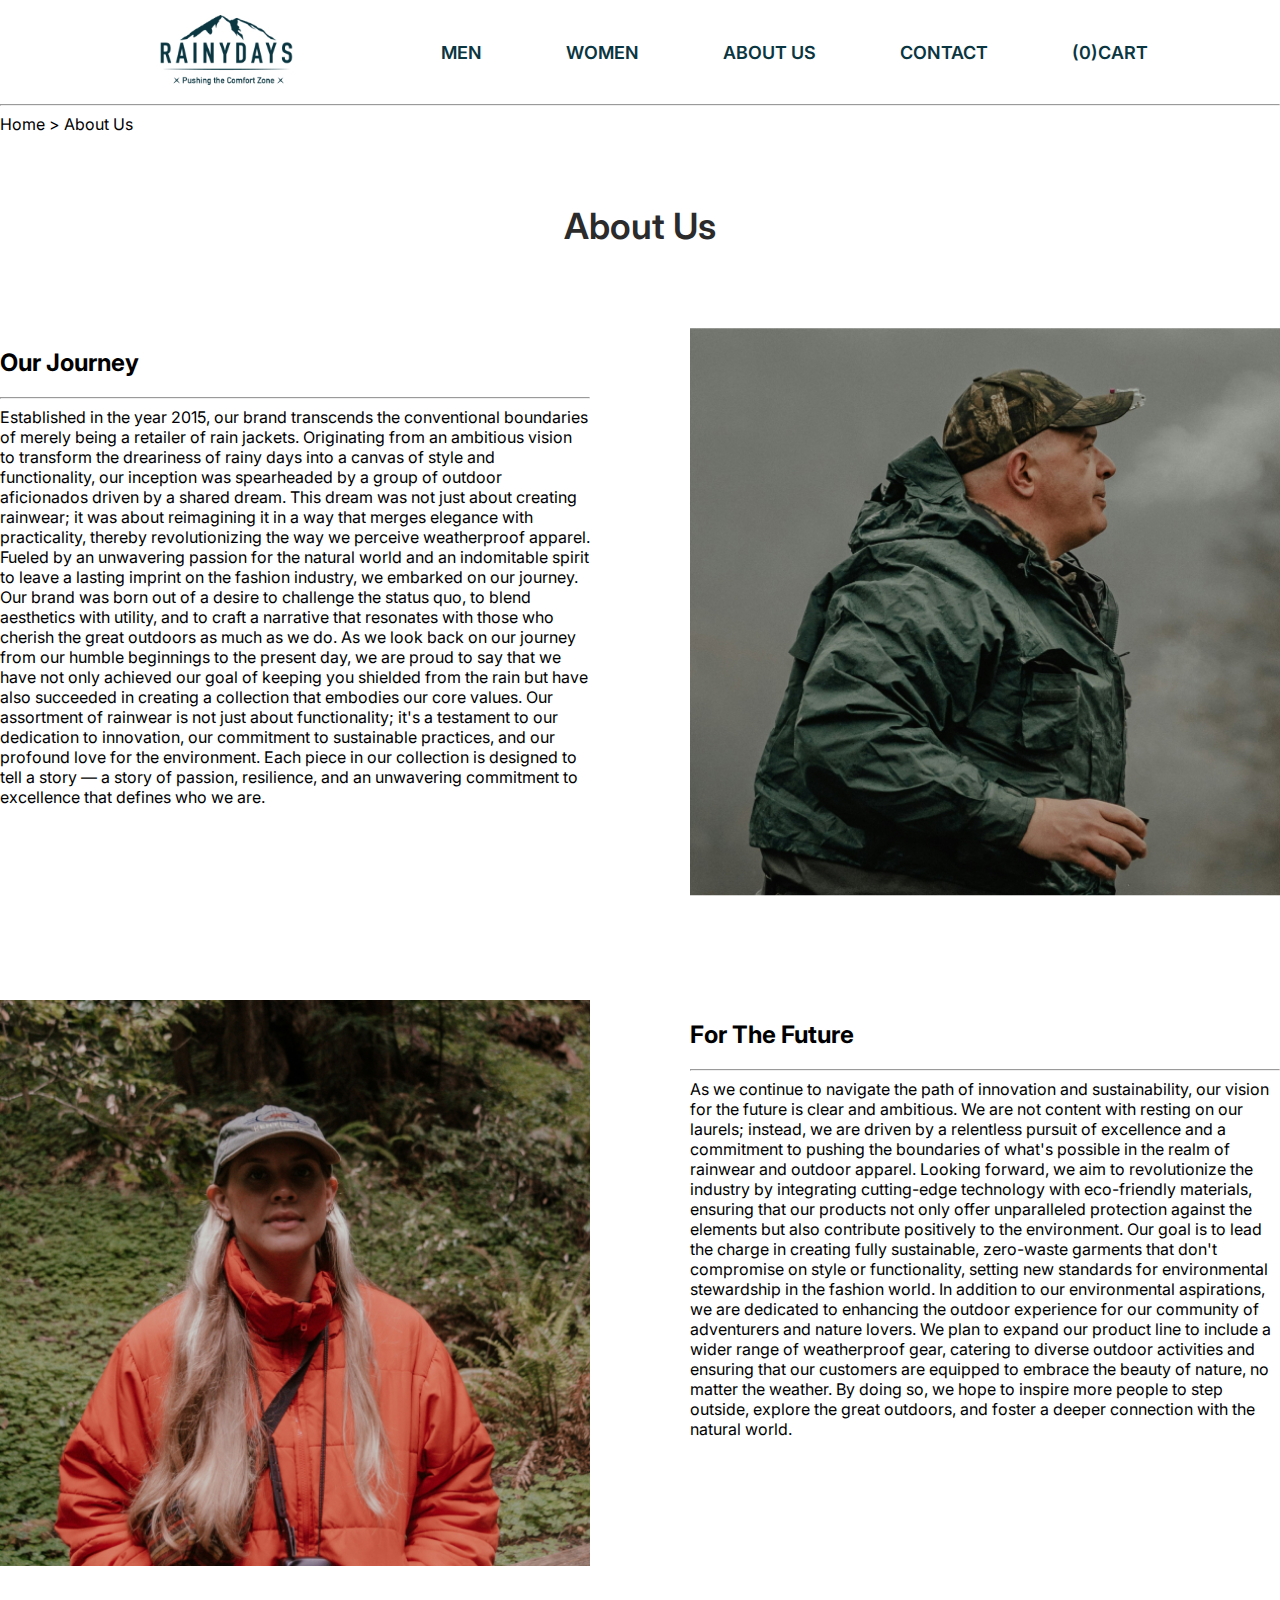
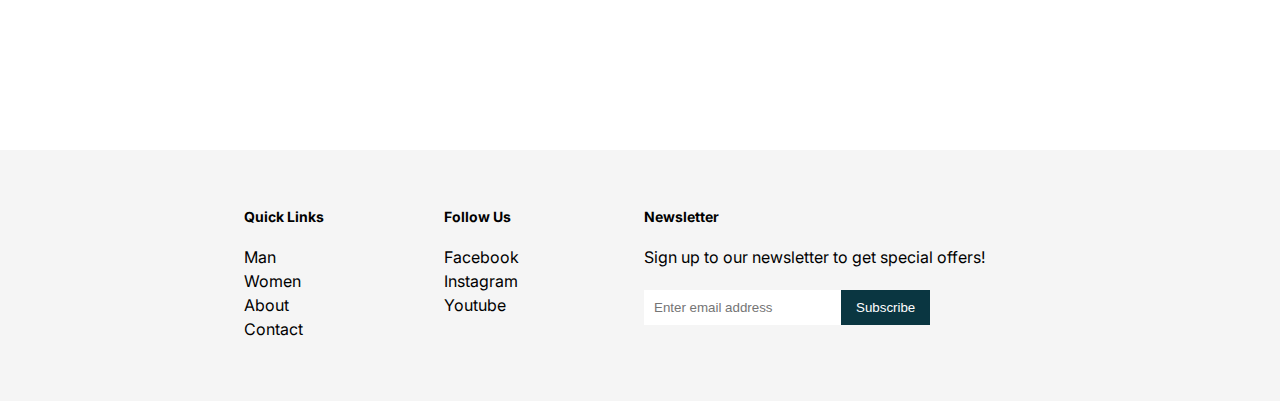
==== about.html @ c6871d84 "added pages" ====
<!DOCTYPE html>
<html lang="en">
  <head>
    <meta charset="UTF-8" />
    <meta name="viewport" content="widht=device-widht, initial-scale=1" />
    <meta name="description" content="The checkout page for Rainydays." />
    <link rel="icon" href="/images/favicon1.PNG" type="image/png" />
    <link href="src/css/styles.css" rel="stylesheet" />
    <link rel="preconnect" href="https://fonts.googleapis.com" />
    <link rel="preconnect" href="https://fonts.gstatic.com" crossorigin />
    <link
      href="https://fonts.googleapis.com/css2?family=Inter:wght@400;700&display=swap"
      rel="stylesheet"
    />

    <title>Rainydays | About Us</title>
  </head>
  <body>
    <header>
      <a class="header-logo" href="index.html" class="nav-logo"
        ><img
          height="70"
          width="189"
          src="images/footer-logo.jpg"
          alt="Rainydays logo"
      /></a>
      <nav>
        <ul>
          <li><a href="#">MEN</a></li>
          <li><a href="#">WOMEN</a></li>
          <li><a href="#">ABOUT US</a></li>
          <li><a href="checkout.html">CONTACT</a></li>
          <li><a href="#">(0)CART</a></li>
        </ul>
      </nav>
    </header>
    <main>
      <hr class="hr-header" />
      <p class="header-info">Home > About Us</p>
      <h1 class="about-heading">About Us</h1>
      <div class="about-content">
        <section class="about-text">
          <h2>Our Journey</h2>
          <hr />
          <article>
            Established in the year 2015, our brand transcends the conventional
            boundaries of merely being a retailer of rain jackets. Originating
            from an ambitious vision to transform the dreariness of rainy days
            into a canvas of style and functionality, our inception was
            spearheaded by a group of outdoor aficionados driven by a shared
            dream. This dream was not just about creating rainwear; it was about
            reimagining it in a way that merges elegance with practicality,
            thereby revolutionizing the way we perceive weatherproof apparel.
            Fueled by an unwavering passion for the natural world and an
            indomitable spirit to leave a lasting imprint on the fashion
            industry, we embarked on our journey. Our brand was born out of a
            desire to challenge the status quo, to blend aesthetics with
            utility, and to craft a narrative that resonates with those who
            cherish the great outdoors as much as we do. As we look back on our
            journey from our humble beginnings to the present day, we are proud
            to say that we have not only achieved our goal of keeping you
            shielded from the rain but have also succeeded in creating a
            collection that embodies our core values. Our assortment of rainwear
            is not just about functionality; it's a testament to our dedication
            to innovation, our commitment to sustainable practices, and our
            profound love for the environment. Each piece in our collection is
            designed to tell a story — a story of passion, resilience, and an
            unwavering commitment to excellence that defines who we are.
          </article>
        </section>
        <section class="about-image">
          <img
            src="images/aboutusman.jpg"
            alt="Picture of a man with caps and rainjacket."
          />
        </section>
        <section class="about-image2">
          <img
            src="images/aboutuswoman.jpg"
            alt="Picture of a woman with caps and rainjacket"
          />
        </section>
        <section class="about-text2">
          <h2>For The Future</h2>
          <hr />
          <article>
            As we continue to navigate the path of innovation and
            sustainability, our vision for the future is clear and ambitious. We
            are not content with resting on our laurels; instead, we are driven
            by a relentless pursuit of excellence and a commitment to pushing
            the boundaries of what's possible in the realm of rainwear and
            outdoor apparel. Looking forward, we aim to revolutionize the
            industry by integrating cutting-edge technology with eco-friendly
            materials, ensuring that our products not only offer unparalleled
            protection against the elements but also contribute positively to
            the environment. Our goal is to lead the charge in creating fully
            sustainable, zero-waste garments that don't compromise on style or
            functionality, setting new standards for environmental stewardship
            in the fashion world. In addition to our environmental aspirations,
            we are dedicated to enhancing the outdoor experience for our
            community of adventurers and nature lovers. We plan to expand our
            product line to include a wider range of weatherproof gear, catering
            to diverse outdoor activities and ensuring that our customers are
            equipped to embrace the beauty of nature, no matter the weather. By
            doing so, we hope to inspire more people to step outside, explore
            the great outdoors, and foster a deeper connection with the natural
            world.
          </article>
        </section>
      </div>
    </main>
    <footer class="ft-main">
      <div class="ft-main-item">
        <h2 class="ft-title">Quick Links</h2>
        <ul>
          <li><a href="#">Man</a></li>
          <li><a href="#">Women</a></li>
          <li><a href="#">About</a></li>
          <li><a href="#">Contact</a></li>
        </ul>
      </div>
      <div class="ft-main-item">
        <h2 class="ft-title">Follow Us</h2>
        <ul>
          <li><a href="#">Facebook</a></li>
          <li><a href="#">Instagram</a></li>
          <li><a href="#">Youtube</a></li>
        </ul>
      </div>
      <div class="ft-main-item">
        <h2 class="ft-title">Newsletter</h2>
        <p>Sign up to our newsletter to get special offers!</p>
        <form>
          <input type="email" name="email" placeholder="Enter email address" />
          <input type="submit" value="Subscribe" />
        </form>
      </div>
    </footer>
  </body>
</html>
---- src/css/styles.css ----
/* Use import to split up your CSS into manageable chunks */
@import url("./reset.css");
/* Files that are only needed to be imported are called partials */
/* These are marked with an underscore: */
@import url("./variables.css");
/* Feel free to add as many of these imports as you need */

/* Styles for every page */

body {
  font-family: "Inter", "Open Sans", sans-serif;
  background-color: #ffffff;
  min-height: 100vh;
  margin: 0;
  display: grid;
  grid-template-rows: auto 1fr auto;
  padding: 0;
}

header {
  display: flex;
  align-items: center;
  justify-content: space-between;
  padding: 0px;
  min-height: 80px;
  max-width: 1280px;
  margin: 0 auto;
}

@media (max-width: 430px) {
}

.header-logo {
  margin-right: 40px;
}

nav li {
  display: inline-block;
}

a {
  text-decoration: none;
}

header a {
  color: #0a3641;
  padding: 15px 40px;
  font-family: "Inter", "Open Sans", sans-serif;
  font-weight: 600;
  font-size: 18px;
}

footer {
  background-color: #f5f5f5;
  color: #000;
  line-height: 1.5;
}

footer a {
  text-decoration: none;
  color: #000;
}

a:hover {
  text-decoration: underline;
}

.ft-title {
  color: #000;
  font-family: "Inter", "Open Sans", sans-serif;
  font-size: 14px;
  padding-bottom: 0.1rem;
}

.ft-main {
  padding: 1.5rem 14rem;
  display: flex;
  flex-wrap: wrap;
}

.ft-main-item {
  max-width: 1280px;
  padding: 1.25rem;
  min-width: 200px;
}

@media (max-width: 430px) {
  .ft-main {
    display: flex;
    flex-direction: column;
    padding: 2.5rem;
  }
}

form {
  display: flex;
  flex-wrap: wrap;
}

input[type="email"] {
  border: 0;
  padding: 0.625rem;
  margin-top: 0.3125rem;
}

input[type="submit"] {
  background-color: #0a3641;
  color: #ffffff;
  cursor: pointer;
  border: 0;
  padding: 0.625rem 0.9375rem;
  margin-top: 0.3125rem;
}

/* HOME PAGE */

/* Hero */

.hero {
  display: block;
  background-color: #0a3641;
  background-image: url(/images/header.jpg);
  background-size: cover;
  background-repeat: no-repeat;
  padding-left: 0;
  padding-right: 0;
  background-position-x: right;
  background-position-y: bottom;
  min-height: 70vh;
  position: relative;
}

.hero-content {
  position: absolute;
  color: #ffffff;
  top: 300px;
  left: 40px;
}

.hero h1 {
  font-size: 40px;
  font-weight: 600;
  text-shadow: 0px 4px 4px rgba(0, 0, 0, 0.25);
  margin-left: 80px;
}

.hero article {
  font-size: 20px;
  font-weight: 500;
  -webkit-text-stroke-width: 1;
  -webkit-text-stroke-color: #0a3641;
  width: 40%;
  margin-left: 80px;
  padding-bottom: 30px;
}

.explore-button {
  width: 280px;
  height: 49px;
  font-family: "Inter", "Open Sans", sans-serif;
  font-size: 24px;
  font-weight: 600;
  background-color: #45b086;
  color: #ffffff;
  padding: 10px 40px;
  letter-spacing: -1.2px;
  border: 1px solid #000;
  border-radius: 36px;
  box-shadow: 0px 4px 4px 0px rgba(0, 0, 0, 0.25);
  outline: none;
  margin-left: 80px;
  cursor: pointer;
}

.explore-button:hover {
  background-color: #ffffff;
  color: #45b086;
}

/* Shop Cards */

.shop-container {
  display: grid;
  grid-template-columns: repeat(2, 1fr);
  max-width: 1280px;
  margin: 50px auto;
  place-items: center;
  gap: 30px;
}

.shop-container img {
  max-width: 100%;
  height: auto;
}

@media (max-width: 700px) {
  .shop-container {
    grid-template-columns: 1fr;
  }
}

/* Discount banner */

.discount-banner {
  background-color: rgba(217, 217, 217, 0.23);
}

.discount-value {
  font-size: 80px;
  padding-left: 10px;
  padding-right: 10px;
}

.discount-text {
  font-size: 28px;
  text-align: left;
}

.discount-information {
  display: flex;
  color: #0a3641;
  align-items: center;
  max-width: 1280px;
  margin: 50px auto;
  padding: 0 60px;
}

/* Featured products */ /*!Add buttons to carousel!*/

.featured h2 {
  margin-top: 100px;
  margin-bottom: 40px;
  margin-left: auto;
  margin-right: auto;
  max-width: 1440px;
  color: #0a3641;
  font-size: 36px;
  font-family: "Inter", "Open Sans", sans-serif;
  padding-left: 80px;
}

.carousel {
  display: grid;
  grid-template-columns: repeat(3, 1fr);
  max-width: 1280px;
  margin: auto;
  font-family: "Inter", "Open Sans", sans-serif;
}

.carousel h3 {
  color: #2b2b2b;
  font-weight: 700;
  font-size: 24px;
  margin: 10px 5px;
}

.carousel p {
  color: #2b2b2b;
  font-weight: 500;
  font-size: 24px;
  margin: 5px;
}

.carousel img {
  width: 100%;
}

.carousel-products {
  display: grid;
  justify-content: center;
}

.shop-button {
  width: 100px;
  padding: 8px 30px;
  font-size: 0.8em;
  color: #ffffff;
  background-color: #0a3641;
  border-radius: 10px;
  font-family: "Inter", "Open Sans", sans-serif;
  font-weight: 500;
}

/* Slogan */ /* !Move Minilogo to the left, not centered! */

.slogan {
  margin: 150px auto;
  display: flex;
  flex-direction: column;
  max-width: 955px;
  text-align: center;
}

.slogan strong {
  color: rgba(0, 0, 0, 0.49);
  font-size: 24px;
  text-shadow: 0px 4px 4px rgba(0, 0, 0, 0.25);
}

.slogan h3 {
  color: #0a3641;
  font-size: 40px;
  font-family: "Inter", "Open Sans", sans-serif;
  font-style: italic;
  letter-spacing: -2px;
  font-weight: normal;
  font-weight: 300;
}

/* Footer */ /*How do i center the items inside the footer?*/

ul {
  list-style: none;
  padding-left: 0;
}

/* CHECKOUT SUCCESS PAGE */

.order-confirmed {
  font-family: "Inter", "Open Sans", sans-serif;
  margin: 100px auto;
  display: flex;
  flex-direction: column;
  align-items: center;
  justify-content: center;
  text-align: center;
}

.order-confirmed img {
  max-width: 100%;
  height: auto;
}

.order-confirmed h1 {
  color: #0a3641;
  font-size: 36px;
  font-weight: 600;
}

.order-confirmed p {
  color: #000;
  font-size: 16px;
  font-weight: 400;
}

.order-confirmed article {
  color: #000;
  font-size: 16px;
  font-weight: 400;
  margin: 40px 0;
  max-width: 700px;
}

.order-confirmed button {
  color: #ffffff;
  font-size: 16px;
  font-weight: 700;
  background-color: #0a3641;
  border-radius: 38px;
  width: 390px;
  height: 50px;
}

@media (max-width: 430px) {
  .order-confirmed h1 {
    font-size: 20px;
    padding: 0;
  }
}

@media (max-width: 430px) {
  .order-confirmed article {
    font-size: 14px;
    padding: 0 30px;
  }
}

@media (max-width: 430px) {
  .order-confirmed button {
    font-size: 14px;
  }
}

/* Man/Women Page */

.jackets {
  max-width: 1280px;
  margin: auto;
  font-family: "Inter", "Open Sans", sans-serif;
}

.jackets h1 {
  font-size: 36px;
  font-weight: 600;
  letter-spacing: -1.8px;
  color: rgba(0, 0, 0, 0.87);
  text-align: center;
}

.jackets h2 {
  font-size: 20px;
  font-weight: 700;
  letter-spacing: -1px;
  color: rgba(0, 0, 0, 0.788);
  margin: 10px auto;
}

.jackets p {
  font-weight: 500;
  margin-top: 5px;
}

.product-list {
  display: grid;
  grid-template-columns: repeat(3, 1fr);
  grid-gap: 20px;
  margin-bottom: 100px;
}

.products img {
  width: 100%;
}

.products {
  margin: 50px 0;
}

/*  Product Specific Page */

.header-info {
  max-width: 1280px;
  margin: 8px auto;
  padding-bottom: 40px;
}

.hr-header {
  width: 1280px;
  height: 0px;
  margin: 0 auto;
  background-color: #0a3641;
}

.hr-product {
  width: 625px;
  height: 0px;
  margin: 0px auto;
  background-color: #0a3641;
}

.product-specific {
  display: flex;
  max-width: 1280px;
  margin: 80px auto;
  padding-bottom: 100px;
  font-family: "Inter", "Open Sans", sans-serif;
}

.product-specific h1 {
  font-size: 36px;
  letter-spacing: -1.8px;
  font-weight: 600;
  margin: 5px 0;
}

.product-specific p {
  font-size: 24px;
  letter-spacing: -1.2px;
  margin: 5px 0;
}

.product-specific article {
  font-size: 16px;
  letter-spacing: -0.8px;
  padding: 50px 0px;
}

.product-specific__content {
  padding: 0px 80px;
  display: flex;
  flex-direction: column;
}

strong {
  margin: 2px 0;
}

.in-stock {
  color: #005924;
}

.product-specific__buttons {
  padding: 0;
  display: flex;
  flex-direction: column;
  margin: 40px 0;
}

.button-select {
  width: 235px;
  height: 48px;
  border-radius: 25px;
  border: 1 px solid #000;
  background-color: #ffffff;
  color: #000;
  font-weight: 700;
  font-size: 18px;
  font-family: "Inter", "Open Sans", sans-serif;
  margin: 5px 0;
}

.button-add {
  width: 235px;
  height: 48px;
  border-radius: 25px;
  background-color: #0a3641;
  color: #ffffff;
  font-weight: 700;
  font-size: 18px;
  font-family: "Inter", "Open Sans", sans-serif;
  margin: 5px 0;
}

/* About Us page*/

.about-content {
  max-width: 1280px;
  margin: 80px auto;
  padding-bottom: 100px;
  font-family: "Inter", "Open Sans", sans-serif;
  display: grid;
  grid-template-columns: repeat(2, 1fr);
  grid-gap: 100px;
}

.about-content img {
  width: 100%;
}

.about-heading {
  max-width: 1280px;
  margin: 30px auto;
  color: #2b2b2b;
  font-weight: 600;
  font-size: 36px;
  text-align: center;
}

/* Checkout page*/

.checkout-page {
  max-width: 1280px;
  margin: 30px auto;
}

.order-review > * {
  display: grid;
}

.shipping-information {
  display: grid;
  grid-template-columns: 2, 1fr;
}
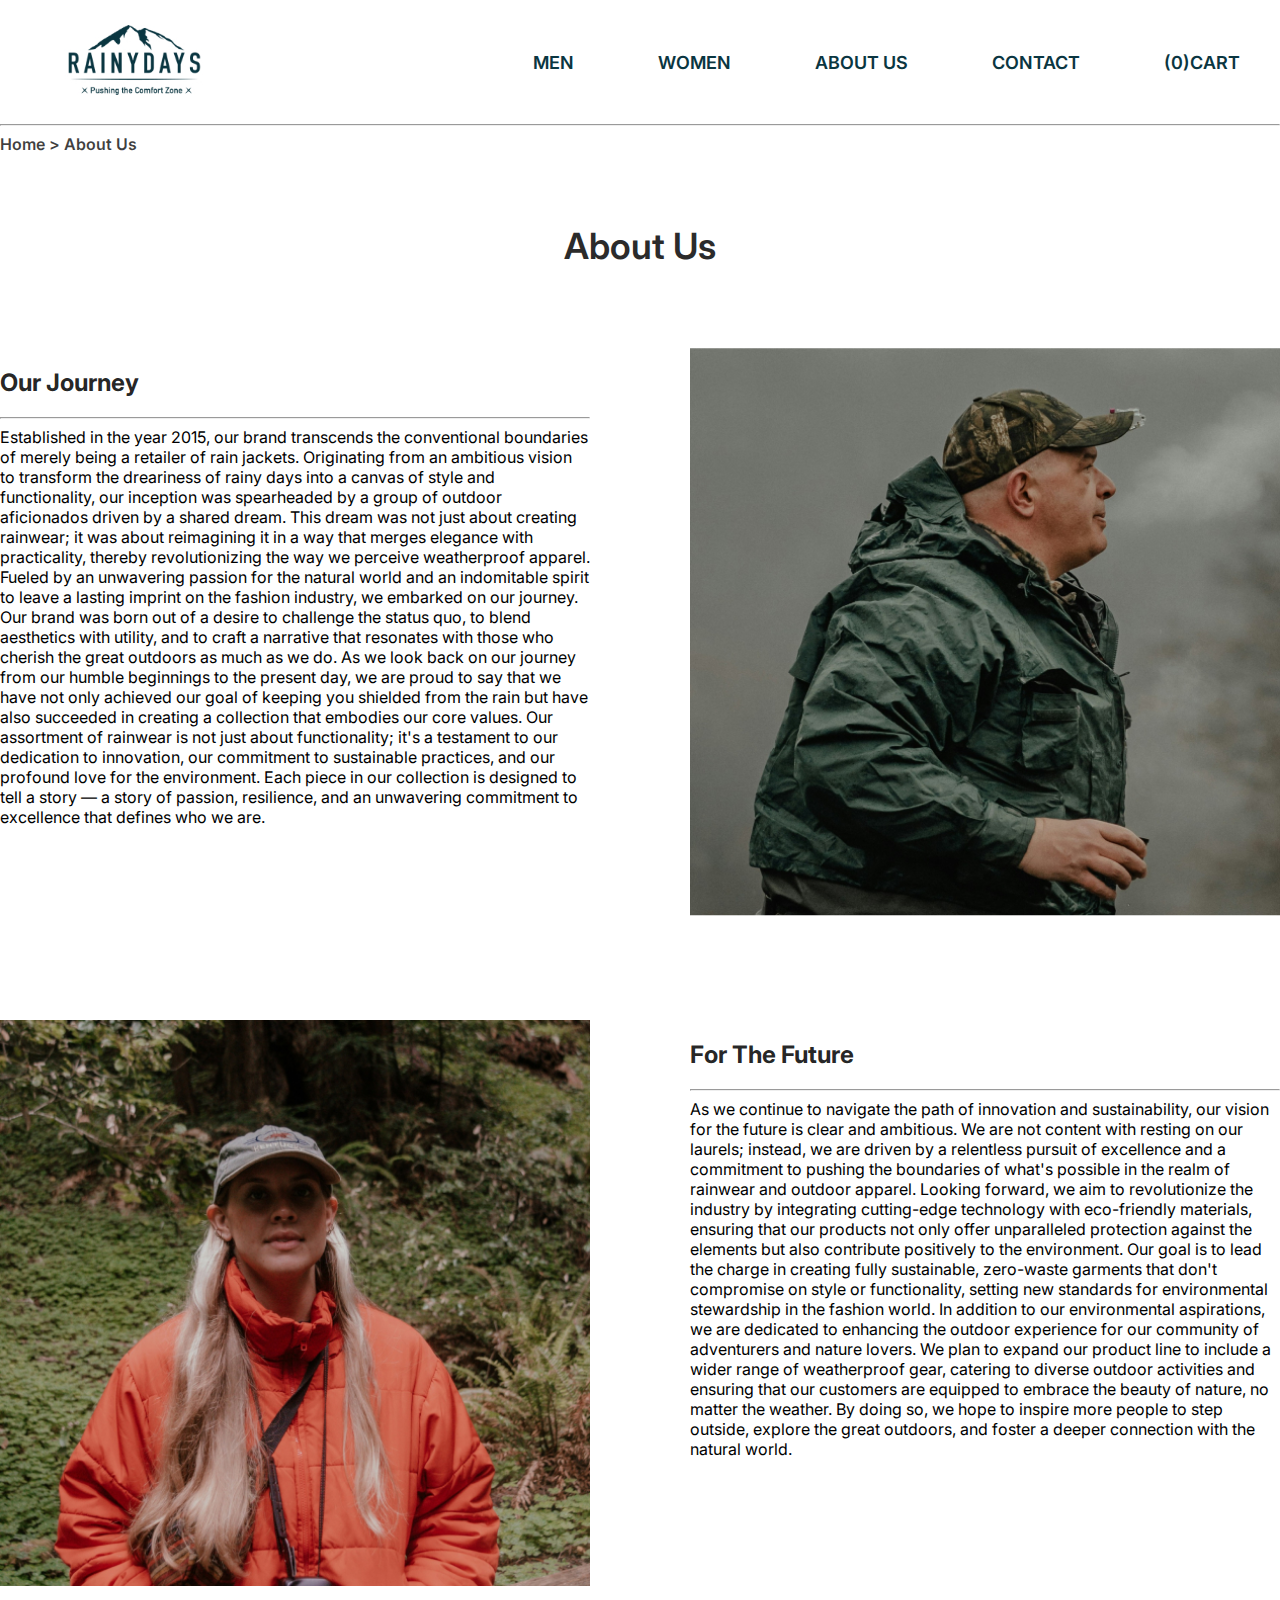
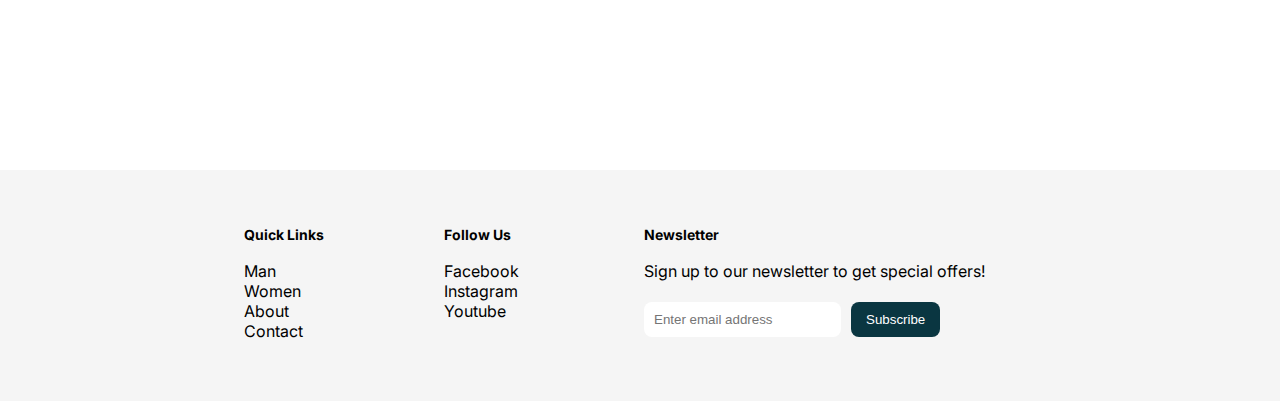
==== commit 55f65ac2: "head and links" ====
--- a/about.html
+++ b/about.html
@@ -3,7 +3,10 @@
   <head>
     <meta charset="UTF-8" />
     <meta name="viewport" content="widht=device-widht, initial-scale=1" />
-    <meta name="description" content="The checkout page for Rainydays." />
+    <meta
+      name="Founded in 2015, our brand redefines rainwear by combining elegance with practicality, creating stylish, functional outdoor apparel for those who see rainy days as an opportunity for adventure. Born from a passion for the great outdoors and a commitment to sustainable innovation, we offer a collection that transcends traditional weatherproof apparel, embodying our journey from ambition to achievement."
+      content="The checkout page for Rainydays."
+    />
     <link rel="icon" href="/images/favicon1.PNG" type="image/png" />
     <link href="src/css/styles.css" rel="stylesheet" />
     <link rel="preconnect" href="https://fonts.googleapis.com" />
@@ -26,10 +29,10 @@
       /></a>
       <nav>
         <ul>
-          <li><a href="#">MEN</a></li>
-          <li><a href="#">WOMEN</a></li>
-          <li><a href="#">ABOUT US</a></li>
-          <li><a href="checkout.html">CONTACT</a></li>
+          <li><a href="man.html">MEN</a></li>
+          <li><a href="man.html">WOMEN</a></li>
+          <li><a href="about.html">ABOUT US</a></li>
+          <li><a href="contact.html">CONTACT</a></li>
           <li><a href="#">(0)CART</a></li>
         </ul>
       </nav>
--- a/src/css/styles.css
+++ b/src/css/styles.css
@@ -12,8 +12,6 @@
   background-color: #ffffff;
   min-height: 100vh;
   margin: 0;
-  display: grid;
-  grid-template-rows: auto 1fr auto;
   padding: 0;
 }
 
@@ -24,7 +22,12 @@
   padding: 0px;
   min-height: 80px;
   max-width: 1280px;
-  margin: 0 auto;
+  margin: 10px auto;
+}
+
+header img {
+  height: 70px;
+  width: 189px;
 }
 
 @media (max-width: 430px) {
@@ -53,7 +56,6 @@
 footer {
   background-color: #f5f5f5;
   color: #000;
-  line-height: 1.5;
 }
 
 footer a {
@@ -170,6 +172,7 @@
   outline: none;
   margin-left: 80px;
   cursor: pointer;
+  transition: all 0.6s ease;
 }
 
 .explore-button:hover {
@@ -317,6 +320,8 @@
 /* CHECKOUT SUCCESS PAGE */
 
 .order-confirmed {
+  max-width: 1280px;
+  margin: 30px auto;
   font-family: "Inter", "Open Sans", sans-serif;
   margin: 100px auto;
   display: flex;
@@ -385,7 +390,7 @@
 
 .jackets {
   max-width: 1280px;
-  margin: auto;
+  margin: 30px auto;
   font-family: "Inter", "Open Sans", sans-serif;
 }
 
@@ -431,6 +436,8 @@
   max-width: 1280px;
   margin: 8px auto;
   padding-bottom: 40px;
+  font-weight: 600;
+  color: rgba(0, 0, 0, 0.75);
 }
 
 .hr-header {
@@ -450,9 +457,9 @@
 .product-specific {
   display: flex;
   max-width: 1280px;
-  margin: 80px auto;
   padding-bottom: 100px;
   font-family: "Inter", "Open Sans", sans-serif;
+  margin: 0px auto;
 }
 
 .product-specific h1 {
@@ -460,6 +467,7 @@
   letter-spacing: -1.8px;
   font-weight: 600;
   margin: 5px 0;
+  color: rgba(0, 0, 0, 0.87);
 }
 
 .product-specific p {
@@ -536,6 +544,10 @@
   width: 100%;
 }
 
+.about-content h2 {
+  color: rgba(0, 0, 0, 0.87);
+}
+
 .about-heading {
   max-width: 1280px;
   margin: 30px auto;
@@ -550,13 +562,237 @@
 .checkout-page {
   max-width: 1280px;
   margin: 30px auto;
-}
-
-.order-review > * {
-  display: grid;
-}
-
-.shipping-information {
-  display: grid;
-  grid-template-columns: 2, 1fr;
-}
+  font-family: "Inter", "Open Sans", sans-serif;
+}
+
+.checkout-page h1 {
+  text-align: center;
+  font-size: 36px;
+  font-weight: 600;
+  color: rgba(0, 0, 0, 0.87);
+}
+
+.checkout-page legend {
+  font-size: 24px;
+  font-weight: 700;
+  color: #000000dc;
+  padding: 16px 0;
+}
+
+input,
+select,
+textarea {
+  border: 1px solid #00000055;
+  border-radius: 8px;
+  height: 35px;
+  margin: 10px 10px 10px 0px;
+}
+
+.order-review {
+  width: 1280px;
+  margin: 30px auto;
+}
+
+.order-review__content {
+  display: grid;
+  grid-template-columns: repeat(4, 1fr);
+  text-align: center;
+  font-size: 16px;
+}
+
+.product-text {
+  text-align: left;
+  display: grid;
+  grid-template-columns: repeat(2, 1fr);
+}
+
+.product-text img {
+  padding-left: 100px;
+  margin: 0px 20px;
+  margin-bottom: 30px;
+}
+
+.jacket-info {
+  display: flex;
+  flex-direction: column;
+}
+
+.subtotal {
+  display: flex;
+  justify-content: end;
+  padding-right: 100px;
+  padding-top: 5px;
+}
+
+fieldset {
+  border-radius: 8px;
+}
+
+.payment-content {
+  display: flex;
+  flex-direction: column;
+  padding-top: 25px;
+  padding-bottom: 12px;
+  padding-left: 79px;
+  padding-right: 79px;
+}
+
+.order-content {
+  display: grid;
+  grid-template-columns: repeat(2, 1fr);
+  gap: 20px;
+  padding-top: 25px;
+  padding-bottom: 92px;
+  padding-left: 79px;
+  padding-right: 79px;
+}
+
+.shipping-content {
+  display: flex;
+  flex-direction: column;
+  padding-top: 25px;
+  padding-bottom: 50px;
+  padding-left: 79px;
+  padding-right: 79px;
+}
+
+.form-wrapper {
+  width: 1280px;
+  display: flex;
+  margin: 30px auto;
+  gap: 30px;
+}
+
+.form-wrapper > * {
+  flex: 1;
+  display: flex;
+  flex-direction: column;
+}
+
+.payment button {
+  margin-top: 20px;
+  margin-left: 390px;
+  background-color: #0a3641;
+  color: #ffffff;
+  font-size: 18px;
+  font-weight: 700;
+  text-align: center;
+  width: 235px;
+  height: 48px;
+  border-radius: 25px;
+}
+
+.card-fields {
+  display: flex;
+}
+
+/* Contact page */
+
+.contact-content {
+  max-width: 1280px;
+  margin: 30px auto;
+  font-family: "Inter", "Open Sans", sans-serif;
+  text-align: center;
+}
+
+.contact-page h1 {
+  font-size: 36px;
+  font-weight: 600;
+  letter-spacing: 0.72px;
+  color: rgba(0, 0, 0, 0.87);
+}
+
+.contact-page article {
+  font-size: 18px;
+  letter-spacing: 0.36px;
+  font-weight: 400;
+}
+
+.contact-page p {
+  font-size: 16px;
+  font-weight: 400;
+  letter-spacing: 0.32px;
+}
+
+.contact-page h3 {
+  font-weight: 600;
+}
+
+.contact-information__text {
+  margin: 30px 0;
+  font-size: 18px;
+}
+
+.contact-address a {
+  line-height: 46px;
+  color: #064e41dc;
+  font-weight: 700;
+}
+
+.contact-socials a {
+  line-height: 46px;
+  color: #064e41dc;
+  font-weight: 700;
+}
+
+.contact-top {
+  text-align: center;
+  margin: 70px 0;
+  border-radius: 0px;
+}
+
+.contact-bottom {
+  text-align: left;
+  margin-bottom: 150px;
+  border-radius: 0px;
+}
+
+.contact-information {
+  margin: 50px 0;
+}
+
+.contact-information > * {
+  margin: 30px 0;
+}
+
+.contact-form {
+  margin: 50px 125px;
+  display: grid;
+}
+
+.contact-form form {
+  max-width: 1000px;
+  margin: auto;
+}
+
+.contact-form > * {
+  margin: 10px 0;
+  font-size: 18px;
+}
+
+.contact-formwrapper {
+  display: flex;
+  width: 1000px;
+  gap: 120px;
+  margin-top: 20px;
+  font-size: 16px;
+}
+
+.contact-formwrapper > * {
+  flex: 1;
+  display: flex;
+  flex-direction: column;
+}
+
+.contact-formwrapper ::placeholder {
+  font-size: 16px;
+  padding-left: 8px;
+}
+.submit-button {
+  width: 235px;
+  height: 48px;
+  text-align: center;
+  border-radius: 25px;
+  font-size: 24px;
+  font-weight: 700;
+}
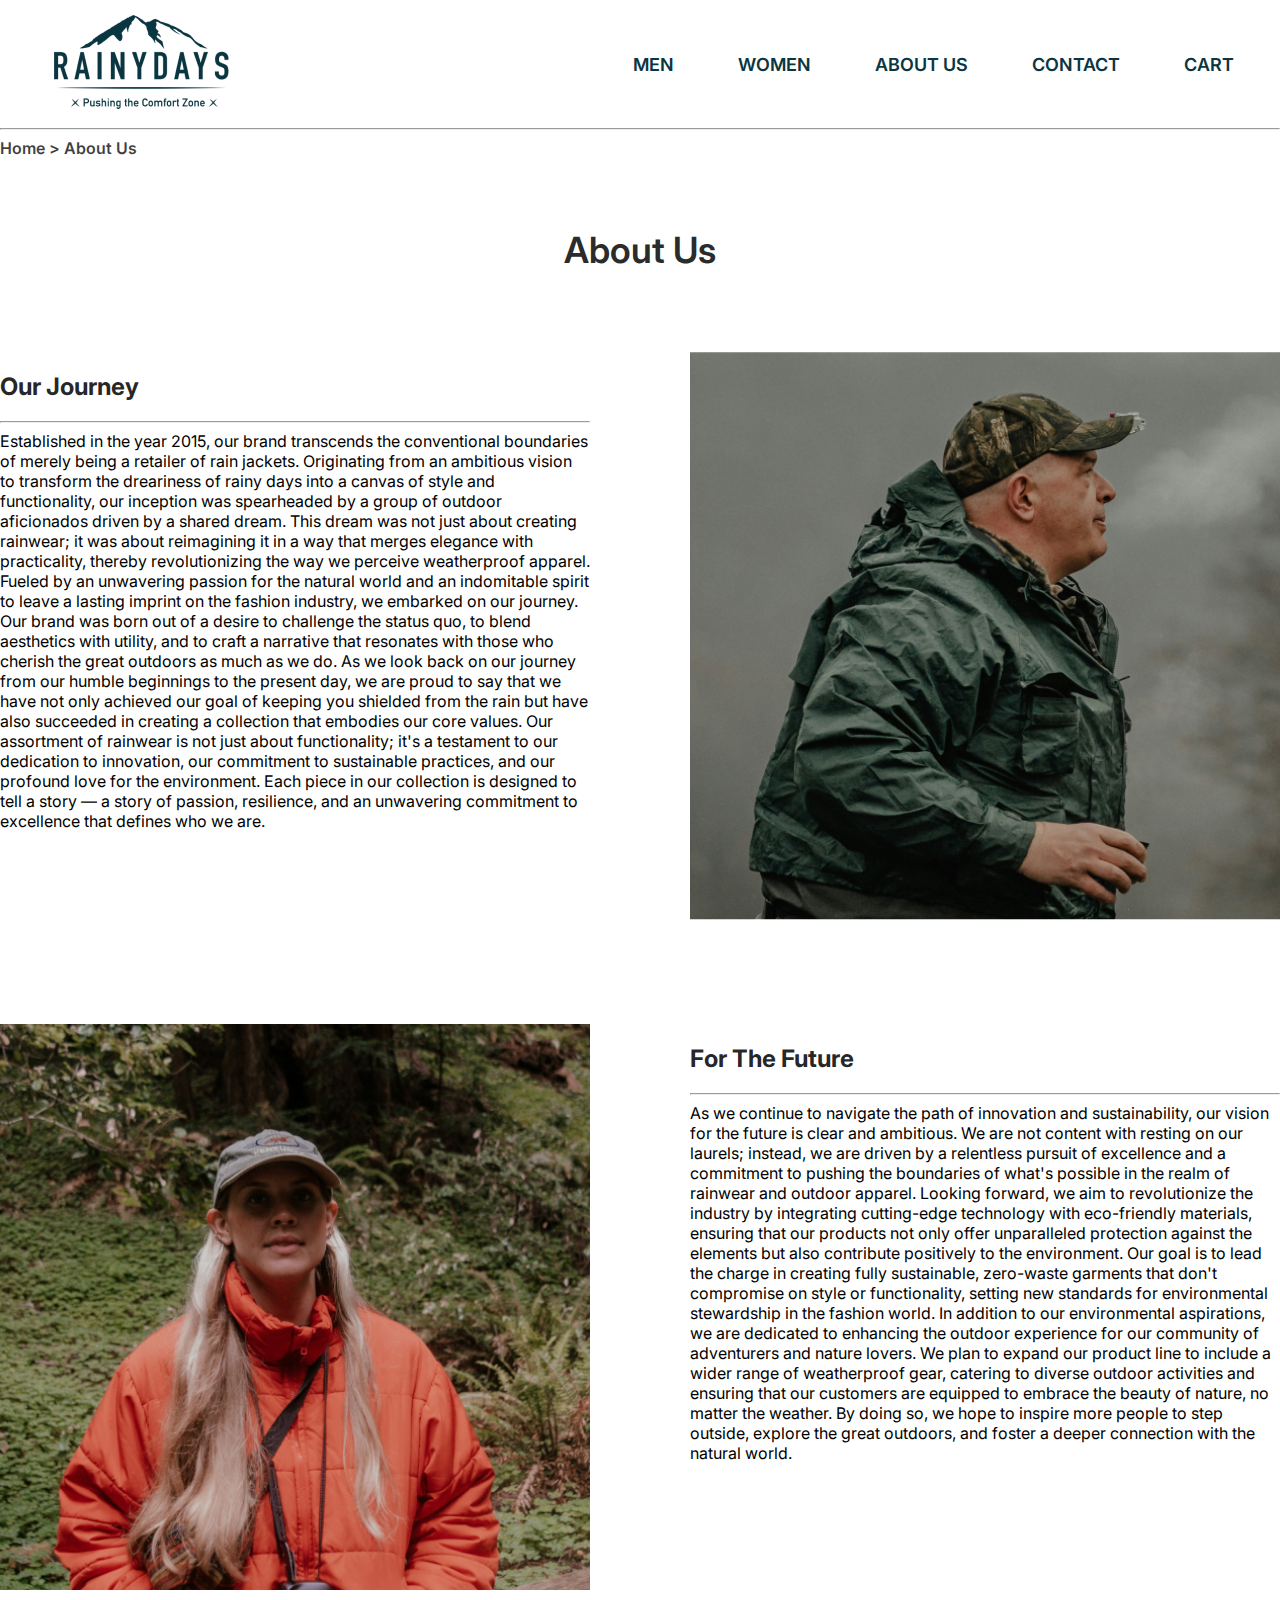
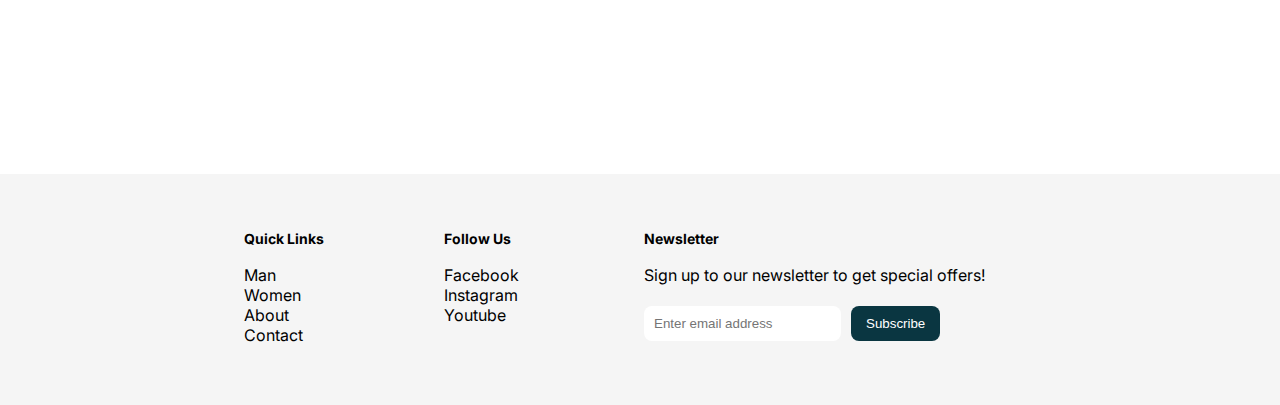
==== commit 76704f6d: "responsive navbar" ====
--- a/about.html
+++ b/about.html
@@ -20,22 +20,34 @@
   </head>
   <body>
     <header>
-      <a class="header-logo" href="index.html" class="nav-logo"
-        ><img
-          height="70"
-          width="189"
-          src="images/footer-logo.jpg"
-          alt="Rainydays logo"
-      /></a>
-      <nav>
-        <ul>
-          <li><a href="man.html">MEN</a></li>
-          <li><a href="man.html">WOMEN</a></li>
-          <li><a href="about.html">ABOUT US</a></li>
-          <li><a href="contact.html">CONTACT</a></li>
-          <li><a href="#">(0)CART</a></li>
-        </ul>
-      </nav>
+      <div class="header-container">
+        <div>
+          <a class="header-logo" href="index.html"
+            ><img src="images/footer-logo.jpg" alt="Rainydays logo"
+          /></a>
+          <div class="nav-search" id="navSearch">
+            <img
+              src="images/nav-search.svg"
+              alt="Icon image of a blue search tool."
+            />
+          </div>
+          <div class="nav-cart" id="navCart">
+            <img src="images/nav-cart.svg" alt="Icon image of a blue cart" />
+          </div>
+          <div class="nav-toggle" id="navToggle">
+            <img src="images/nav-toggle.svg" alt="Hamburger Menu" />
+          </div>
+        </div>
+        <nav>
+          <ul>
+            <li><a href="man.html">MEN</a></li>
+            <li><a href="man.html">WOMEN</a></li>
+            <li><a href="about.html">ABOUT US</a></li>
+            <li><a href="contact.html">CONTACT</a></li>
+            <li><a href="#">CART</a></li>
+          </ul>
+        </nav>
+      </div>
     </header>
     <main>
       <hr class="hr-header" />
@@ -74,13 +86,13 @@
         <section class="about-image">
           <img
             src="images/aboutusman.jpg"
-            alt="Picture of a man with caps and rainjacket."
+            alt="Picture of a man in the forest with a green rainjacket and a military caps on, watching the view with a cup in his hand."
           />
         </section>
         <section class="about-image2">
           <img
             src="images/aboutuswoman.jpg"
-            alt="Picture of a woman with caps and rainjacket"
+            alt="Picture of a woman with long, blonde hair in the woods with a beige caps and a red outdoor-jacket on, looking into the camera."
           />
         </section>
         <section class="about-text2">
@@ -139,5 +151,6 @@
         </form>
       </div>
     </footer>
+    <script src="src/css/main.js"></script>
   </body>
 </html>
--- a/src/css/styles.css
+++ b/src/css/styles.css
@@ -15,42 +15,102 @@
   padding: 0;
 }
 
-header {
+.header-container {
   display: flex;
   align-items: center;
   justify-content: space-between;
-  padding: 0px;
-  min-height: 80px;
-  max-width: 1280px;
-  margin: 10px auto;
-}
-
-header img {
-  height: 70px;
-  width: 189px;
-}
-
-@media (max-width: 430px) {
+  margin: 15px auto;
+  max-width: 1280px;
+  padding: 0 16px;
 }
 
 .header-logo {
-  margin-right: 40px;
-}
-
-nav li {
+  height: 75px;
+  width: 180px;
+}
+
+header li {
   display: inline-block;
-}
-
-a {
+  padding: 0 30px;
+}
+
+header li a {
   text-decoration: none;
-}
-
-header a {
   color: #0a3641;
-  padding: 15px 40px;
-  font-family: "Inter", "Open Sans", sans-serif;
   font-weight: 600;
   font-size: 18px;
+}
+
+.nav-toggle {
+  display: none;
+  position: absolute;
+  top: 1.8rem;
+  right: 3rem;
+}
+
+.nav-cart {
+  display: none;
+  position: absolute;
+  top: 2.25rem;
+  right: 5.2rem;
+}
+
+.nav-search {
+  display: none;
+  position: absolute;
+  top: 2.25rem;
+  right: 7.3rem;
+}
+
+.open {
+  height: 100vh;
+}
+
+@media (max-width: 1000px) {
+  .header-container {
+    flex-direction: column;
+    align-items: flex-start;
+  }
+
+  nav {
+    height: 0;
+    width: 100%;
+    overflow: hidden;
+  }
+
+  header li {
+    display: block;
+    text-align: center;
+    padding: 1.5rem 0;
+  }
+
+  header li a {
+    font-size: 20px;
+  }
+
+  .nav-toggle {
+    display: flex;
+    width: 40px;
+    height: 38px;
+  }
+
+  .nav-cart {
+    display: flex;
+    width: 31px;
+    height: 25px;
+  }
+
+  .nav-search {
+    display: flex;
+    width: 31px;
+    height: 27px;
+  }
+
+  .header-logo {
+    display: flex;
+    width: 82px;
+    height: 68px;
+  }
 }
 
 footer {
@@ -69,7 +129,6 @@
 
 .ft-title {
   color: #000;
-  font-family: "Inter", "Open Sans", sans-serif;
   font-size: 14px;
   padding-bottom: 0.1rem;
 }
@@ -159,13 +218,12 @@
 .explore-button {
   width: 280px;
   height: 49px;
-  font-family: "Inter", "Open Sans", sans-serif;
   font-size: 24px;
   font-weight: 600;
   background-color: #45b086;
   color: #ffffff;
   padding: 10px 40px;
-  letter-spacing: -1.2px;
+  letter-spacing: -0.5px;
   border: 1px solid #000;
   border-radius: 36px;
   box-shadow: 0px 4px 4px 0px rgba(0, 0, 0, 0.25);
@@ -180,6 +238,60 @@
   color: #45b086;
 }
 
+@media (max-width: 1000px) {
+  .hero-content {
+    display: flex;
+    flex-direction: column;
+  }
+  .hero h1 {
+    font-size: 35px;
+  }
+  .hero article {
+    font-size: 18px;
+  }
+  .explore-button {
+    width: 230px;
+    height: 45px;
+    font-size: 20px;
+  }
+}
+
+@media (max-width: 600px) {
+  .hero-content {
+    display: flex;
+    flex-direction: column;
+  }
+  .hero h1 {
+    font-size: 28px;
+  }
+  .hero article {
+    font-size: 18px;
+  }
+  .explore-button {
+    width: 230px;
+    height: 45px;
+    font-size: 20px;
+  }
+}
+
+@media (max-width: 600px) {
+  .hero-content {
+    display: flex;
+    flex-direction: column;
+  }
+  .hero h1 {
+    font-size: 28px;
+  }
+  .hero article {
+    font-size: 18px;
+  }
+  .explore-button {
+    width: 230px;
+    height: 45px;
+    font-size: 20px;
+  }
+}
+
 /* Shop Cards */
 
 .shop-container {
@@ -196,7 +308,13 @@
   height: auto;
 }
 
-@media (max-width: 700px) {
+@media (max-width: 1300px) {
+  .shop-container {
+    padding: 0 20px;
+  }
+}
+
+@media (max-width: 600px) {
   .shop-container {
     grid-template-columns: 1fr;
   }
@@ -226,6 +344,15 @@
   max-width: 1280px;
   margin: 50px auto;
   padding: 0 60px;
+}
+
+@media (max-width: 600px) {
+  .discount-value {
+    font-size: 60px;
+  }
+  .discount-text {
+    font-size: 18px;
+  }
 }
 
 /* Featured products */ /*!Add buttons to carousel!*/
@@ -238,7 +365,6 @@
   max-width: 1440px;
   color: #0a3641;
   font-size: 36px;
-  font-family: "Inter", "Open Sans", sans-serif;
   padding-left: 80px;
 }
 
@@ -247,7 +373,6 @@
   grid-template-columns: repeat(3, 1fr);
   max-width: 1280px;
   margin: auto;
-  font-family: "Inter", "Open Sans", sans-serif;
 }
 
 .carousel h3 {
@@ -280,8 +405,30 @@
   color: #ffffff;
   background-color: #0a3641;
   border-radius: 10px;
-  font-family: "Inter", "Open Sans", sans-serif;
   font-weight: 500;
+}
+
+@media (max-width: 1000px) {
+  .carousel {
+    grid-template-columns: repeat(2, 1fr);
+    gap: 0 10px;
+    padding: 0 20px;
+  }
+}
+
+@media (max-width: 600px) {
+  .carousel {
+    grid-template-columns: repeat(2, 1fr);
+  }
+  .featured h2 {
+    font-size: 28px;
+  }
+  .carousel h3 {
+    font-size: 16px;
+  }
+  .carousel p {
+    font-size: 16px;
+  }
 }
 
 /* Slogan */ /* !Move Minilogo to the left, not centered! */
@@ -303,7 +450,6 @@
 .slogan h3 {
   color: #0a3641;
   font-size: 40px;
-  font-family: "Inter", "Open Sans", sans-serif;
   font-style: italic;
   letter-spacing: -2px;
   font-weight: normal;
@@ -322,7 +468,6 @@
 .order-confirmed {
   max-width: 1280px;
   margin: 30px auto;
-  font-family: "Inter", "Open Sans", sans-serif;
   margin: 100px auto;
   display: flex;
   flex-direction: column;
@@ -391,7 +536,6 @@
 .jackets {
   max-width: 1280px;
   margin: 30px auto;
-  font-family: "Inter", "Open Sans", sans-serif;
 }
 
 .jackets h1 {
@@ -458,7 +602,6 @@
   display: flex;
   max-width: 1280px;
   padding-bottom: 100px;
-  font-family: "Inter", "Open Sans", sans-serif;
   margin: 0px auto;
 }
 
@@ -512,7 +655,6 @@
   color: #000;
   font-weight: 700;
   font-size: 18px;
-  font-family: "Inter", "Open Sans", sans-serif;
   margin: 5px 0;
 }
 
@@ -524,7 +666,6 @@
   color: #ffffff;
   font-weight: 700;
   font-size: 18px;
-  font-family: "Inter", "Open Sans", sans-serif;
   margin: 5px 0;
 }
 
@@ -534,7 +675,6 @@
   max-width: 1280px;
   margin: 80px auto;
   padding-bottom: 100px;
-  font-family: "Inter", "Open Sans", sans-serif;
   display: grid;
   grid-template-columns: repeat(2, 1fr);
   grid-gap: 100px;
@@ -562,7 +702,6 @@
 .checkout-page {
   max-width: 1280px;
   margin: 30px auto;
-  font-family: "Inter", "Open Sans", sans-serif;
 }
 
 .checkout-page h1 {
@@ -691,7 +830,6 @@
 .contact-content {
   max-width: 1280px;
   margin: 30px auto;
-  font-family: "Inter", "Open Sans", sans-serif;
   text-align: center;
 }
 
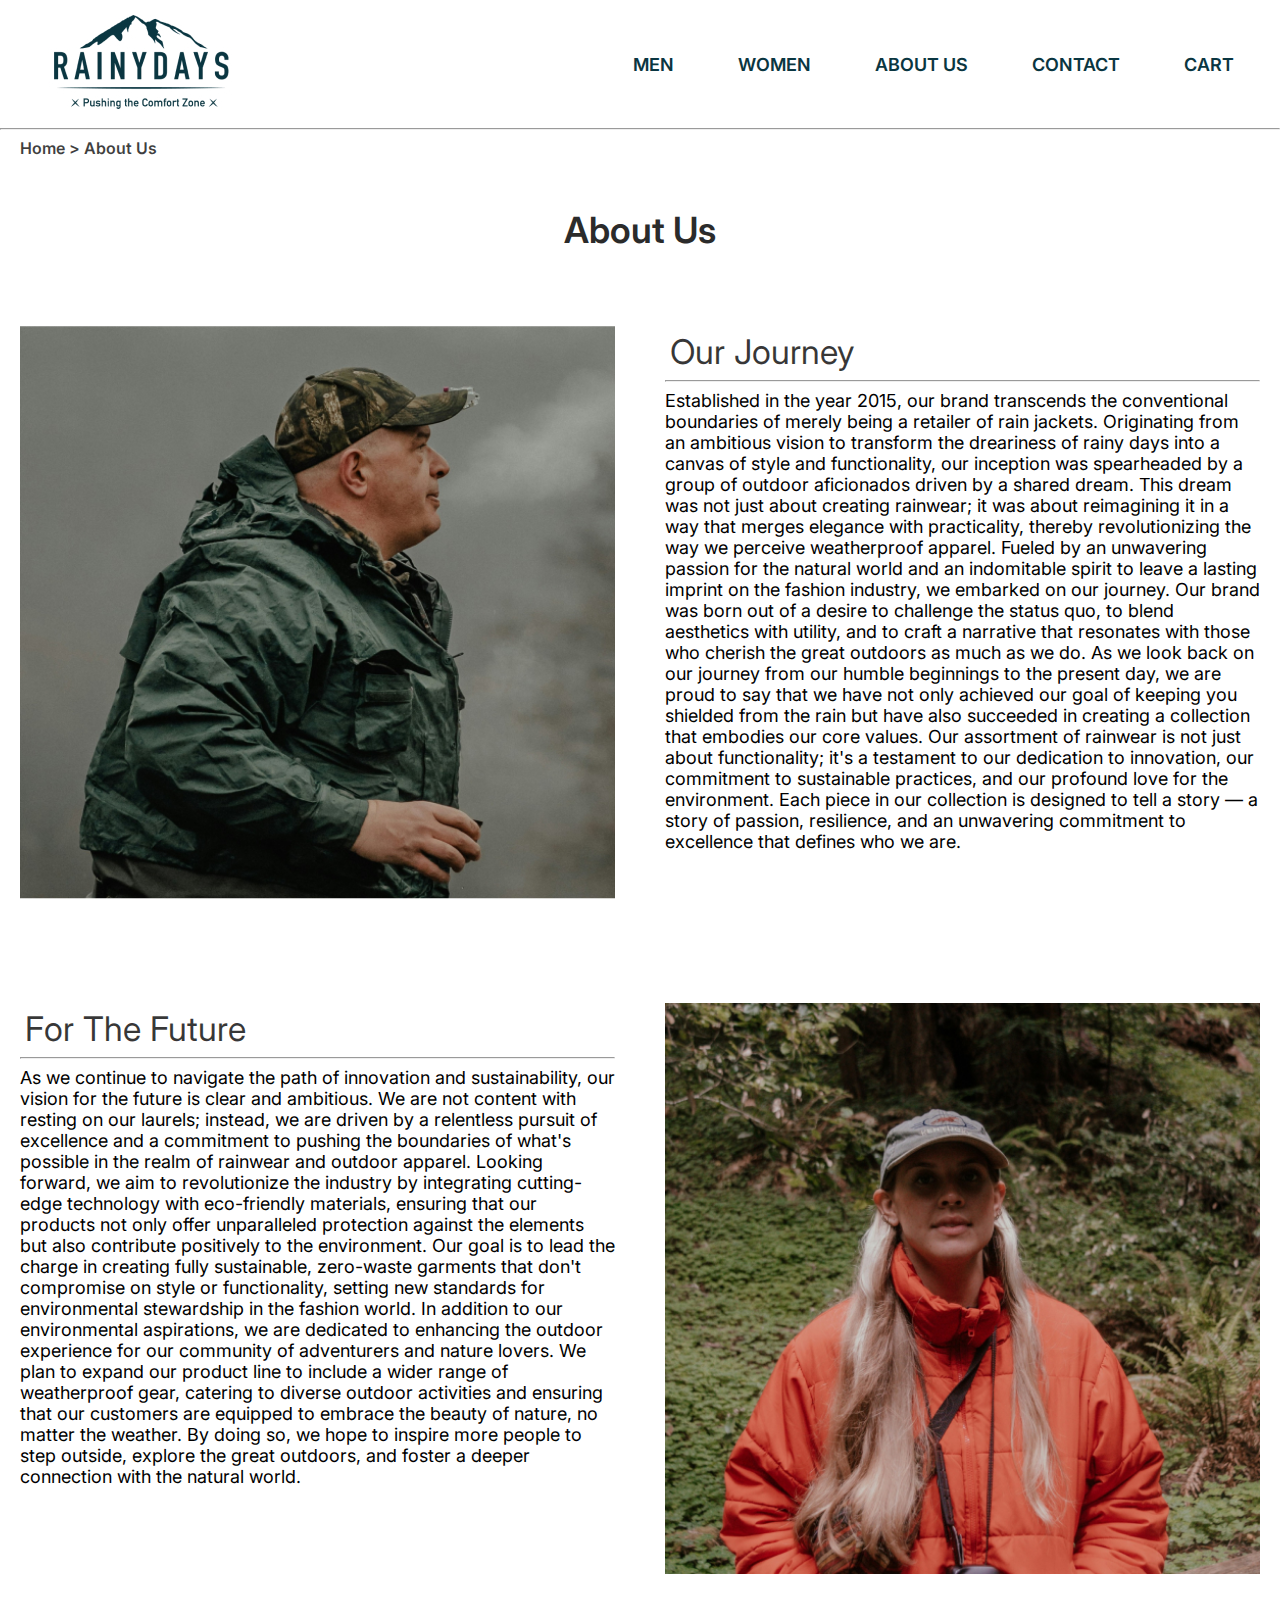
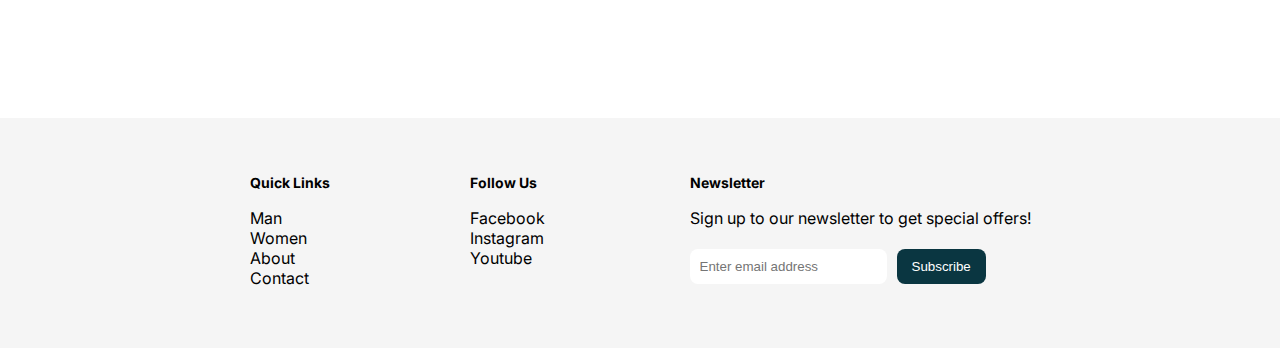
==== commit 5d9bf98f: "responsive" ====
--- a/about.html
+++ b/about.html
@@ -2,7 +2,7 @@
 <html lang="en">
   <head>
     <meta charset="UTF-8" />
-    <meta name="viewport" content="widht=device-widht, initial-scale=1" />
+    <meta name="viewport" content="width=device-width, initial-scale=1" />
     <meta
       name="Founded in 2015, our brand redefines rainwear by combining elegance with practicality, creating stylish, functional outdoor apparel for those who see rainy days as an opportunity for adventure. Born from a passion for the great outdoors and a commitment to sustainable innovation, we offer a collection that transcends traditional weatherproof apparel, embodying our journey from ambition to achievement."
       content="The checkout page for Rainydays."
@@ -52,77 +52,87 @@
     <main>
       <hr class="hr-header" />
       <p class="header-info">Home > About Us</p>
-      <h1 class="about-heading">About Us</h1>
-      <div class="about-content">
-        <section class="about-text">
-          <h2>Our Journey</h2>
-          <hr />
-          <article>
-            Established in the year 2015, our brand transcends the conventional
-            boundaries of merely being a retailer of rain jackets. Originating
-            from an ambitious vision to transform the dreariness of rainy days
-            into a canvas of style and functionality, our inception was
-            spearheaded by a group of outdoor aficionados driven by a shared
-            dream. This dream was not just about creating rainwear; it was about
-            reimagining it in a way that merges elegance with practicality,
-            thereby revolutionizing the way we perceive weatherproof apparel.
-            Fueled by an unwavering passion for the natural world and an
-            indomitable spirit to leave a lasting imprint on the fashion
-            industry, we embarked on our journey. Our brand was born out of a
-            desire to challenge the status quo, to blend aesthetics with
-            utility, and to craft a narrative that resonates with those who
-            cherish the great outdoors as much as we do. As we look back on our
-            journey from our humble beginnings to the present day, we are proud
-            to say that we have not only achieved our goal of keeping you
-            shielded from the rain but have also succeeded in creating a
-            collection that embodies our core values. Our assortment of rainwear
-            is not just about functionality; it's a testament to our dedication
-            to innovation, our commitment to sustainable practices, and our
-            profound love for the environment. Each piece in our collection is
-            designed to tell a story — a story of passion, resilience, and an
-            unwavering commitment to excellence that defines who we are.
-          </article>
-        </section>
-        <section class="about-image">
-          <img
-            src="images/aboutusman.jpg"
-            alt="Picture of a man in the forest with a green rainjacket and a military caps on, watching the view with a cup in his hand."
-          />
-        </section>
-        <section class="about-image2">
-          <img
-            src="images/aboutuswoman.jpg"
-            alt="Picture of a woman with long, blonde hair in the woods with a beige caps and a red outdoor-jacket on, looking into the camera."
-          />
-        </section>
-        <section class="about-text2">
-          <h2>For The Future</h2>
-          <hr />
-          <article>
-            As we continue to navigate the path of innovation and
-            sustainability, our vision for the future is clear and ambitious. We
-            are not content with resting on our laurels; instead, we are driven
-            by a relentless pursuit of excellence and a commitment to pushing
-            the boundaries of what's possible in the realm of rainwear and
-            outdoor apparel. Looking forward, we aim to revolutionize the
-            industry by integrating cutting-edge technology with eco-friendly
-            materials, ensuring that our products not only offer unparalleled
-            protection against the elements but also contribute positively to
-            the environment. Our goal is to lead the charge in creating fully
-            sustainable, zero-waste garments that don't compromise on style or
-            functionality, setting new standards for environmental stewardship
-            in the fashion world. In addition to our environmental aspirations,
-            we are dedicated to enhancing the outdoor experience for our
-            community of adventurers and nature lovers. We plan to expand our
-            product line to include a wider range of weatherproof gear, catering
-            to diverse outdoor activities and ensuring that our customers are
-            equipped to embrace the beauty of nature, no matter the weather. By
-            doing so, we hope to inspire more people to step outside, explore
-            the great outdoors, and foster a deeper connection with the natural
-            world.
-          </article>
-        </section>
-      </div>
+      <section class="about-page">
+        <h1 class="about-heading">About Us</h1>
+        <div class="about-content">
+          <section class="about-top">
+            <div>
+              <img
+                src="images/aboutusman.jpg"
+                alt="Picture of a man in the forest with a green rainjacket and a military caps on, watching the view with a cup in his hand."
+              />
+            </div>
+            <div class="about-text">
+              <h2>Our Journey</h2>
+              <hr />
+              <article>
+                Established in the year 2015, our brand transcends the
+                conventional boundaries of merely being a retailer of rain
+                jackets. Originating from an ambitious vision to transform the
+                dreariness of rainy days into a canvas of style and
+                functionality, our inception was spearheaded by a group of
+                outdoor aficionados driven by a shared dream. This dream was not
+                just about creating rainwear; it was about reimagining it in a
+                way that merges elegance with practicality, thereby
+                revolutionizing the way we perceive weatherproof apparel. Fueled
+                by an unwavering passion for the natural world and an
+                indomitable spirit to leave a lasting imprint on the fashion
+                industry, we embarked on our journey. Our brand was born out of
+                a desire to challenge the status quo, to blend aesthetics with
+                utility, and to craft a narrative that resonates with those who
+                cherish the great outdoors as much as we do. As we look back on
+                our journey from our humble beginnings to the present day, we
+                are proud to say that we have not only achieved our goal of
+                keeping you shielded from the rain but have also succeeded in
+                creating a collection that embodies our core values. Our
+                assortment of rainwear is not just about functionality; it's a
+                testament to our dedication to innovation, our commitment to
+                sustainable practices, and our profound love for the
+                environment. Each piece in our collection is designed to tell a
+                story — a story of passion, resilience, and an unwavering
+                commitment to excellence that defines who we are.
+              </article>
+            </div>
+          </section>
+          <section class="about-bottom">
+            <div class="about-text">
+              <h2>For The Future</h2>
+              <hr />
+              <article>
+                As we continue to navigate the path of innovation and
+                sustainability, our vision for the future is clear and
+                ambitious. We are not content with resting on our laurels;
+                instead, we are driven by a relentless pursuit of excellence and
+                a commitment to pushing the boundaries of what's possible in the
+                realm of rainwear and outdoor apparel. Looking forward, we aim
+                to revolutionize the industry by integrating cutting-edge
+                technology with eco-friendly materials, ensuring that our
+                products not only offer unparalleled protection against the
+                elements but also contribute positively to the environment. Our
+                goal is to lead the charge in creating fully sustainable,
+                zero-waste garments that don't compromise on style or
+                functionality, setting new standards for environmental
+                stewardship in the fashion world. In addition to our
+                environmental aspirations, we are dedicated to enhancing the
+                outdoor experience for our community of adventurers and nature
+                lovers. We plan to expand our product line to include a wider
+                range of weatherproof gear, catering to diverse outdoor
+                activities and ensuring that our customers are equipped to
+                embrace the beauty of nature, no matter the weather. By doing
+                so, we hope to inspire more people to step outside, explore the
+                great outdoors, and foster a deeper connection with the natural
+                world.
+              </article>
+            </div>
+            <div>
+              <img
+                src="images/aboutuswoman.jpg"
+                alt="Picture of a woman with long, blonde hair in the woods with a beige caps and a red outdoor-jacket on, looking into the camera."
+              />
+            </div>
+          </section>
+        </div>
+      </section>
     </main>
     <footer class="ft-main">
       <div class="ft-main-item">
--- a/src/css/styles.css
+++ b/src/css/styles.css
@@ -7,6 +7,21 @@
 
 /* Styles for every page */
 
+.hr-header {
+  max-width: 1280px;
+  height: 0px;
+  margin: 0 auto;
+  background-color: #0a3641;
+}
+
+.header-info {
+  max-width: 1280px;
+  margin: 8px auto;
+  padding: 0 20px;
+  font-weight: 600;
+  color: rgba(0, 0, 0, 0.75);
+}
+
 body {
   font-family: "Inter", "Open Sans", sans-serif;
   background-color: #ffffff;
@@ -113,6 +128,56 @@
   }
 }
 
+@media (max-width: 600px) {
+  .nav-toggle {
+    width: 36px;
+    height: 34px;
+  }
+
+  .nav-cart {
+    width: 27px;
+    height: 21px;
+  }
+
+  .nav-search {
+    width: 27px;
+    height: 23px;
+  }
+
+  .header-logo {
+    width: 42px;
+    height: 58px;
+  }
+}
+
+@media (max-width: 400px) {
+  .nav-toggle {
+    width: 30px;
+    height: 30px;
+    top: 28.4px;
+    right: 30px;
+  }
+
+  .nav-cart {
+    width: 23px;
+    height: 19px;
+    top: 34.5px;
+    right: 55.5px;
+  }
+
+  .nav-search {
+    width: 23px;
+    height: 19px;
+    top: 34px;
+    right: 80px;
+  }
+
+  .header-logo {
+    width: 42px;
+    height: 58px;
+  }
+}
+
 footer {
   background-color: #f5f5f5;
   color: #000;
@@ -137,6 +202,8 @@
   padding: 1.5rem 14rem;
   display: flex;
   flex-wrap: wrap;
+  justify-content: center;
+  gap: 80px;
 }
 
 .ft-main-item {
@@ -145,7 +212,19 @@
   min-width: 200px;
 }
 
-@media (max-width: 430px) {
+ul {
+  list-style: none;
+  padding-left: 0;
+}
+@media (max-width: 1400px) {
+  .ft-main {
+    justify-content: center;
+    gap: 20px;
+    padding: 1.5rem 0;
+  }
+}
+
+@media (max-width: 850px) {
   .ft-main {
     display: flex;
     flex-direction: column;
@@ -178,24 +257,27 @@
 /* Hero */
 
 .hero {
-  display: block;
+  display: grid;
+  grid-template-rows: auto;
+  grid-template-areas: "image" "text";
+}
+
+.background-image {
+  grid-area: image;
+  background-image: url(/images/header.jpg);
   background-color: #0a3641;
-  background-image: url(/images/header.jpg);
   background-size: cover;
-  background-repeat: no-repeat;
-  padding-left: 0;
-  padding-right: 0;
-  background-position-x: right;
-  background-position-y: bottom;
-  min-height: 70vh;
-  position: relative;
-}
-
-.hero-content {
-  position: absolute;
+  background-position: center;
+  width: 100%;
+  height: 80vh;
+}
+
+.hero-text {
+  grid-area: text;
+  text-align: left;
+  padding: 20px;
   color: #ffffff;
-  top: 300px;
-  left: 40px;
+  margin-top: -355px;
 }
 
 .hero h1 {
@@ -239,10 +321,6 @@
 }
 
 @media (max-width: 1000px) {
-  .hero-content {
-    display: flex;
-    flex-direction: column;
-  }
   .hero h1 {
     font-size: 35px;
   }
@@ -257,38 +335,72 @@
 }
 
 @media (max-width: 600px) {
-  .hero-content {
-    display: flex;
-    flex-direction: column;
+  .hero {
+    grid-template-rows: 390px auto;
+    margin-bottom: 10px;
+  }
+  .background-image {
+    height: 390px;
+    width: auto;
+  }
+  .hero-text {
+    background-color: #f5f5f5;
+    color: #0a3641;
+    width: 100%;
+    margin-top: 0;
   }
   .hero h1 {
     font-size: 28px;
+    margin: 20px 20px;
   }
   .hero article {
     font-size: 18px;
+    width: 80%;
+    margin: 10px 20px;
+    padding-bottom: 0;
   }
   .explore-button {
     width: 230px;
     height: 45px;
     font-size: 20px;
-  }
-}
-
-@media (max-width: 600px) {
-  .hero-content {
-    display: flex;
-    flex-direction: column;
+    margin: 20px;
+    background-color: #0a3641;
+    border-radius: 16px;
+  }
+}
+
+@media (max-width: 400px) {
+  .hero {
+    grid-template-rows: 300px auto;
+    margin-bottom: 10px;
+  }
+  .background-image {
+    height: 300px;
+    width: auto;
+  }
+  .hero-text {
+    background-color: #f5f5f5;
+    color: #0a3641;
+    width: 100%;
   }
   .hero h1 {
-    font-size: 28px;
+    font-size: 24px;
+    margin: 10px 10px;
+    margin-left: 0;
   }
   .hero article {
+    font-size: 16px;
+    width: 100%;
+    margin: 10px 20px;
+    padding-bottom: 0;
+    margin-left: 0;
+  }
+  .explore-button {
+    width: 100%;
+    height: 40px;
     font-size: 18px;
-  }
-  .explore-button {
-    width: 230px;
-    height: 45px;
-    font-size: 20px;
+    margin-left: 0;
+    margin-bottom: 5px;
   }
 }
 
@@ -297,26 +409,75 @@
 .shop-container {
   display: grid;
   grid-template-columns: repeat(2, 1fr);
+  margin: 50px auto;
+  gap: 0 100px;
   max-width: 1280px;
-  margin: 50px auto;
-  place-items: center;
-  gap: 30px;
-}
-
-.shop-container img {
+  position: relative;
+}
+
+.shop-image {
+  display: grid;
   max-width: 100%;
   height: auto;
+  border-radius: 30px;
+}
+
+.shop-mens,
+.shop-womens {
+  background: none;
+  border: none;
+  height: 50px;
+  width: 100px;
+  font-size: 40px;
+  font-weight: 600;
+  color: #fff;
+  position: absolute;
+  top: 75%;
+  padding-left: 35px;
 }
 
 @media (max-width: 1300px) {
   .shop-container {
     padding: 0 20px;
+    gap: 0 50px;
+  }
+}
+
+@media (max-width: 1000px) {
+  .shop-container {
+    gap: 0 30px;
+  }
+  .shop-mens,
+  .shop-womens {
+    font-size: 30px;
+    top: 70%;
   }
 }
 
 @media (max-width: 600px) {
   .shop-container {
-    grid-template-columns: 1fr;
+    display: flex;
+    flex-direction: column;
+    gap: 20px;
+  }
+  .shop-image {
+    border-radius: 0;
+  }
+  .shop-mens,
+  .shop-womens {
+    position: relative;
+    background-color: #0a3641ae;
+    width: 100%;
+    height: 80px;
+    padding: 10px;
+  }
+}
+
+@media (max-width: 400px) {
+  .shop-mens,
+  .shop-womens {
+    font-size: 20px;
+    height: 50px;
   }
 }
 
@@ -330,6 +491,7 @@
   font-size: 80px;
   padding-left: 10px;
   padding-right: 10px;
+  margin: 100px 0;
 }
 
 .discount-text {
@@ -344,14 +506,34 @@
   max-width: 1280px;
   margin: 50px auto;
   padding: 0 60px;
+  gap: 30px;
 }
 
 @media (max-width: 600px) {
+  .discount-information {
+    margin: 10px auto;
+    padding: 0 20px;
+  }
   .discount-value {
-    font-size: 60px;
+    font-size: 65px;
   }
   .discount-text {
-    font-size: 18px;
+    font-size: 20px;
+    padding: 40px 0;
+  }
+}
+
+@media (max-width: 400px) {
+  .discount-information {
+    padding: 0 10px;
+    gap: 0;
+  }
+  .discount-value {
+    font-size: 50px;
+  }
+  .discount-text {
+    font-size: 16px;
+    padding: 10px 0;
   }
 }
 
@@ -373,6 +555,7 @@
   grid-template-columns: repeat(3, 1fr);
   max-width: 1280px;
   margin: auto;
+  grid-gap: 40px;
 }
 
 .carousel h3 {
@@ -391,6 +574,7 @@
 
 .carousel img {
   width: 100%;
+  border-radius: 15px;
 }
 
 .carousel-products {
@@ -398,21 +582,23 @@
   justify-content: center;
 }
 
-.shop-button {
+.carousel-button {
+  background-color: #0a3641be;
   width: 100px;
-  padding: 8px 30px;
-  font-size: 0.8em;
   color: #ffffff;
-  background-color: #0a3641;
-  border-radius: 10px;
-  font-weight: 500;
-}
-
+  text-decoration: none;
+  font-size: 20px;
+  text-align: center;
+  padding: 5px;
+  border-radius: 5px;
+  letter-spacing: 0.5px;
+}
 @media (max-width: 1000px) {
   .carousel {
     grid-template-columns: repeat(2, 1fr);
     gap: 0 10px;
     padding: 0 20px;
+    grid-gap: 10px;
   }
 }
 
@@ -422,12 +608,43 @@
   }
   .featured h2 {
     font-size: 28px;
+    padding-left: 20px;
+    margin-top: 50px;
+    margin-bottom: 20px;
   }
   .carousel h3 {
     font-size: 16px;
   }
   .carousel p {
     font-size: 16px;
+  }
+  .carousel-button {
+    margin-bottom: 40px;
+    font-size: 15px;
+  }
+}
+
+@media (max-width: 400px) {
+  .carousel {
+    grid-template-columns: repeat(1, 1fr);
+  }
+  .carousel img {
+    border-radius: 0;
+  }
+  .featured h2 {
+    font-size: 23px;
+  }
+  .carousel h3 {
+    font-size: 16px;
+  }
+  .carousel p {
+    font-size: 16px;
+  }
+  .carousel-button {
+    width: 100%;
+    padding: 10px;
+    font-size: 18px;
+    letter-spacing: 1px;
   }
 }
 
@@ -456,11 +673,31 @@
   font-weight: 300;
 }
 
-/* Footer */ /*How do i center the items inside the footer?*/
-
-ul {
-  list-style: none;
-  padding-left: 0;
+@media (max-width: 600px) {
+  .slogan {
+    margin: 50px auto;
+    padding: 20px;
+  }
+
+  .slogan strong {
+    font-size: 20px;
+    text-align: left;
+    margin-bottom: 20px;
+  }
+  .slogan h3 {
+    font-size: 28px;
+    text-align: left;
+    margin: 0;
+  }
+}
+
+@media (max-width: 400px) {
+  .slogan strong {
+    font-size: 16px;
+  }
+  .slogan h3 {
+    font-size: 24px;
+  }
 }
 
 /* CHECKOUT SUCCESS PAGE */
@@ -536,6 +773,7 @@
 .jackets {
   max-width: 1280px;
   margin: 30px auto;
+  padding: 0 20px;
 }
 
 .jackets h1 {
@@ -574,29 +812,57 @@
   margin: 50px 0;
 }
 
+.shop-button {
+  padding: 8px 30px;
+  font-size: 16px;
+  color: #ffffff;
+  background-color: #0a3641;
+  border-radius: 10px;
+  font-weight: 500;
+  text-decoration: none;
+}
+
+@media (max-width: 600px) {
+  .jackets h1 {
+    font-size: 28px;
+  }
+  .jackets h2 {
+    font-size: 18px;
+  }
+
+  .products {
+    margin: 20px 0;
+  }
+
+  .product-list {
+    grid-template-columns: repeat(2, 1fr);
+    margin-bottom: 30px;
+  }
+}
+
+@media (max-width: 400px) {
+  .jackets h1 {
+    font-size: 25px;
+  }
+  .jackets h2 {
+    font-size: 18px;
+  }
+  .jackets p {
+    font-size: 15px;
+  }
+
+  .products {
+    margin: 15px 0;
+  }
+
+  .product-list {
+    display: grid;
+    grid-template-columns: repeat(1, 1fr);
+    margin-bottom: 30px;
+  }
+}
+
 /*  Product Specific Page */
-
-.header-info {
-  max-width: 1280px;
-  margin: 8px auto;
-  padding-bottom: 40px;
-  font-weight: 600;
-  color: rgba(0, 0, 0, 0.75);
-}
-
-.hr-header {
-  width: 1280px;
-  height: 0px;
-  margin: 0 auto;
-  background-color: #0a3641;
-}
-
-.hr-product {
-  width: 625px;
-  height: 0px;
-  margin: 0px auto;
-  background-color: #0a3641;
-}
 
 .product-specific {
   display: flex;
@@ -670,31 +936,92 @@
 }
 
 /* About Us page*/
-
-.about-content {
+.about-page {
   max-width: 1280px;
-  margin: 80px auto;
-  padding-bottom: 100px;
-  display: grid;
-  grid-template-columns: repeat(2, 1fr);
-  grid-gap: 100px;
-}
-
-.about-content img {
-  width: 100%;
-}
-
-.about-content h2 {
-  color: rgba(0, 0, 0, 0.87);
+  margin: 50px auto;
 }
 
 .about-heading {
-  max-width: 1280px;
-  margin: 30px auto;
   color: #2b2b2b;
   font-weight: 600;
   font-size: 36px;
   text-align: center;
+  padding-bottom: 30px;
+}
+
+.about-content {
+  padding: 20px;
+  display: grid;
+  grid-gap: 100px;
+  margin-bottom: 120px;
+}
+
+.about-top {
+  display: grid;
+  grid-template-columns: 1fr 1fr;
+  gap: 50px;
+}
+
+.about-bottom {
+  display: grid;
+  grid-template-columns: 1fr 1fr;
+  gap: 50px;
+}
+
+.about-content img {
+  width: 100%;
+}
+
+.about-content h2 {
+  color: rgba(0, 0, 0, 0.781);
+  font-size: 34px;
+  font-weight: 400;
+  margin: 5px;
+}
+
+.about-content article {
+  font-size: 18px;
+}
+
+@media (max-width: 1020px) {
+  .about-heading {
+    padding-bottom: 0;
+  }
+  .about-content {
+    grid-gap: 50px;
+  }
+  .about-content article {
+    font-size: 16px;
+  }
+  .about-top {
+    display: flex;
+    flex-direction: column;
+  }
+  .about-bottom {
+    display: flex;
+    flex-direction: column-reverse;
+  }
+  .about-top {
+    gap: 20px;
+  }
+  .about-bottom {
+    gap: 20px;
+  }
+  .about-content h2 {
+    font-size: 28px;
+  }
+}
+
+@media (max-width: 400px) {
+  .about-heading {
+    font-size: 20px;
+  }
+  .about-content h2 {
+    font-size: 18px;
+  }
+  .about-content article {
+    font-size: 12px;
+  }
 }
 
 /* Checkout page*/
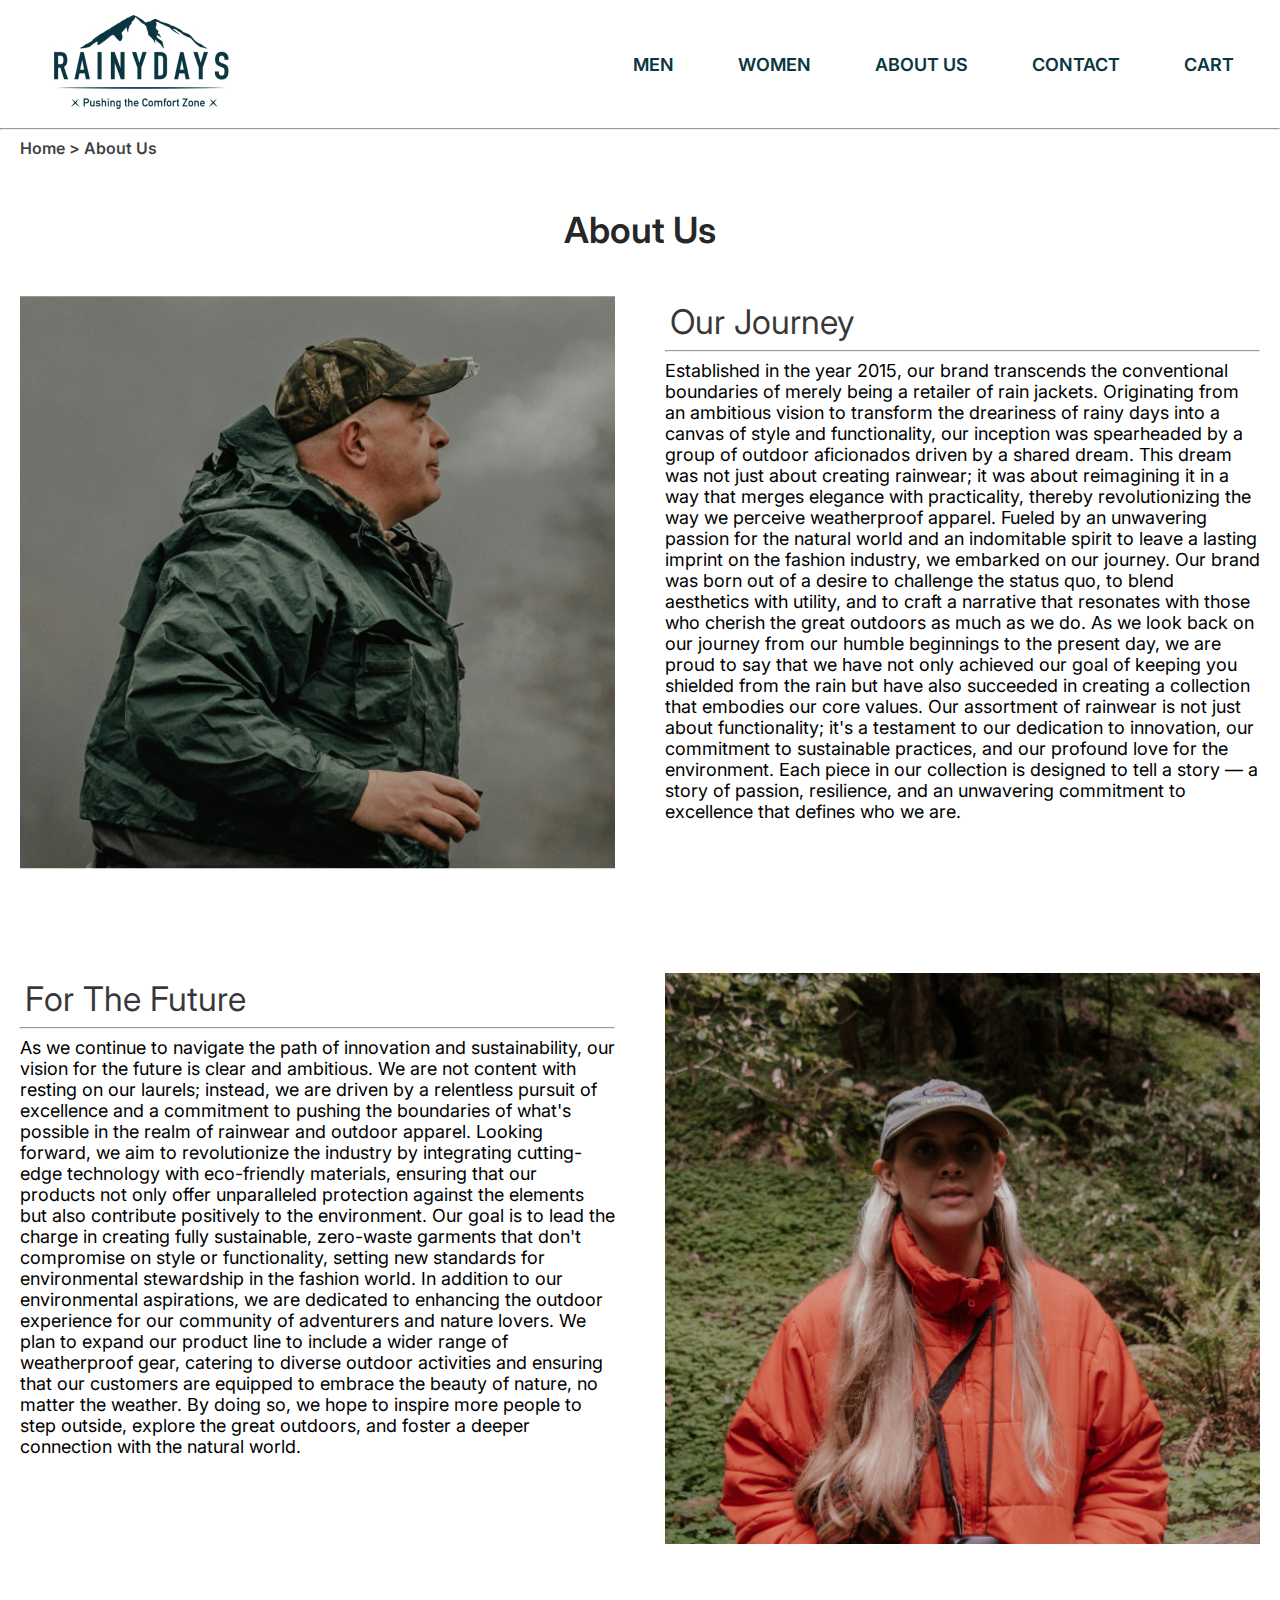
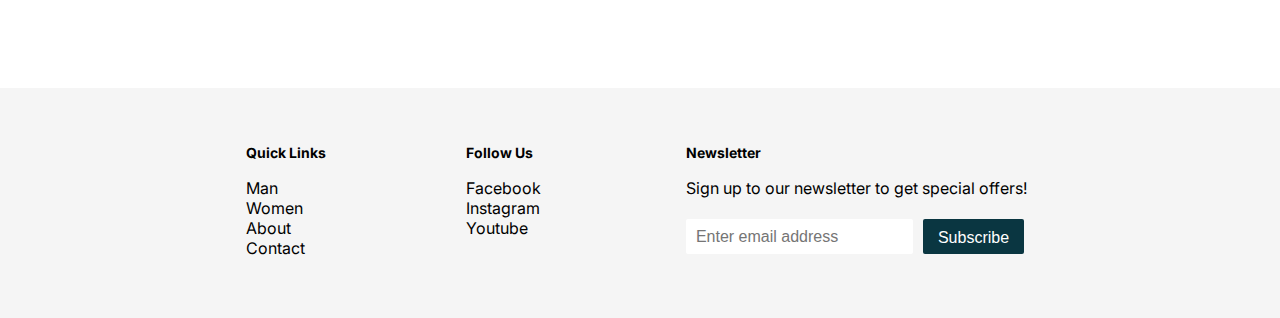
==== commit e85a882a: "product.specific" ====
--- a/about.html
+++ b/about.html
@@ -53,7 +53,7 @@
       <hr class="hr-header" />
       <p class="header-info">Home > About Us</p>
       <section class="about-page">
-        <h1 class="about-heading">About Us</h1>
+        <h1>About Us</h1>
         <div class="about-content">
           <section class="about-top">
             <div>
--- a/src/css/styles.css
+++ b/src/css/styles.css
@@ -28,6 +28,31 @@
   min-height: 100vh;
   margin: 0;
   padding: 0;
+}
+
+h1 {
+  font-size: 36px;
+  font-weight: 600;
+  color: rgba(0, 0, 0, 0.87);
+  text-align: center;
+}
+
+@media (max-width: 1000px) {
+  h1 {
+    font-size: 30px;
+  }
+}
+
+@media (max-width: 600px) {
+  h1 {
+    font-size: 25px;
+  }
+}
+
+@media (max-width: 400px) {
+  h1 {
+    font-size: 20px;
+  }
 }
 
 .header-container {
@@ -280,7 +305,9 @@
   margin-top: -355px;
 }
 
-.hero h1 {
+.hero-heading {
+  color: #fff;
+  text-align: left;
   font-size: 40px;
   font-weight: 600;
   text-shadow: 0px 4px 4px rgba(0, 0, 0, 0.25);
@@ -350,6 +377,7 @@
     margin-top: 0;
   }
   .hero h1 {
+    color: #0a3641;
     font-size: 28px;
     margin: 20px 20px;
   }
@@ -454,6 +482,13 @@
   }
 }
 
+@media (max-width: 800px) {
+  .shop-mens,
+  .shop-womens {
+    font-size: 24px;
+  }
+}
+
 @media (max-width: 600px) {
   .shop-container {
     display: flex;
@@ -507,6 +542,12 @@
   margin: 50px auto;
   padding: 0 60px;
   gap: 30px;
+}
+
+@media (max-width: 800px) {
+  .discount-text {
+    font-size: 24px;
+  }
 }
 
 @media (max-width: 600px) {
@@ -749,13 +790,6 @@
 }
 
 @media (max-width: 430px) {
-  .order-confirmed h1 {
-    font-size: 20px;
-    padding: 0;
-  }
-}
-
-@media (max-width: 430px) {
   .order-confirmed article {
     font-size: 14px;
     padding: 0 30px;
@@ -774,14 +808,6 @@
   max-width: 1280px;
   margin: 30px auto;
   padding: 0 20px;
-}
-
-.jackets h1 {
-  font-size: 36px;
-  font-weight: 600;
-  letter-spacing: -1.8px;
-  color: rgba(0, 0, 0, 0.87);
-  text-align: center;
 }
 
 .jackets h2 {
@@ -823,9 +849,6 @@
 }
 
 @media (max-width: 600px) {
-  .jackets h1 {
-    font-size: 28px;
-  }
   .jackets h2 {
     font-size: 18px;
   }
@@ -841,9 +864,6 @@
 }
 
 @media (max-width: 400px) {
-  .jackets h1 {
-    font-size: 25px;
-  }
   .jackets h2 {
     font-size: 18px;
   }
@@ -867,16 +887,12 @@
 .product-specific {
   display: flex;
   max-width: 1280px;
-  padding-bottom: 100px;
+  padding: 60px 0;
   margin: 0px auto;
 }
 
-.product-specific h1 {
-  font-size: 36px;
-  letter-spacing: -1.8px;
-  font-weight: 600;
-  margin: 5px 0;
-  color: rgba(0, 0, 0, 0.87);
+.product-h1 {
+  text-align: left;
 }
 
 .product-specific p {
@@ -915,7 +931,7 @@
 .button-select {
   width: 235px;
   height: 48px;
-  border-radius: 25px;
+  border-radius: 10px;
   border: 1 px solid #000;
   background-color: #ffffff;
   color: #000;
@@ -927,7 +943,7 @@
 .button-add {
   width: 235px;
   height: 48px;
-  border-radius: 25px;
+  border-radius: 10px;
   background-color: #0a3641;
   color: #ffffff;
   font-weight: 700;
@@ -935,18 +951,55 @@
   margin: 5px 0;
 }
 
+@media (max-width: 1280px) {
+  .product-specific {
+    padding: 50px 20px;
+  }
+  .product-specific__content {
+    padding: 40px;
+  }
+  .product-specific p {
+    margin: 0;
+  }
+  .product-specific article {
+    padding: 20px 0;
+  }
+}
+
+@media (max-width: 1000px) {
+  .product-specific {
+    display: block;
+    padding: 0;
+  }
+  .product-specific img {
+    width: 100%;
+  }
+  .button-add,
+  .button-select {
+    width: 100%;
+  }
+}
+
+@media (max-width: 600px) {
+  .product-specific__content {
+    padding: 20px;
+  }
+  .product-specific p,
+  article {
+    font-size: 16px;
+    padding: 10px 0;
+  }
+  .button-add,
+  .button-select {
+    width: 100%;
+    font-size: 16px;
+  }
+}
+
 /* About Us page*/
 .about-page {
   max-width: 1280px;
   margin: 50px auto;
-}
-
-.about-heading {
-  color: #2b2b2b;
-  font-weight: 600;
-  font-size: 36px;
-  text-align: center;
-  padding-bottom: 30px;
 }
 
 .about-content {
@@ -984,9 +1037,6 @@
 }
 
 @media (max-width: 1020px) {
-  .about-heading {
-    padding-bottom: 0;
-  }
   .about-content {
     grid-gap: 50px;
   }
@@ -1013,9 +1063,6 @@
 }
 
 @media (max-width: 400px) {
-  .about-heading {
-    font-size: 20px;
-  }
   .about-content h2 {
     font-size: 18px;
   }
@@ -1029,13 +1076,6 @@
 .checkout-page {
   max-width: 1280px;
   margin: 30px auto;
-}
-
-.checkout-page h1 {
-  text-align: center;
-  font-size: 36px;
-  font-weight: 600;
-  color: rgba(0, 0, 0, 0.87);
 }
 
 .checkout-page legend {
@@ -1049,14 +1089,15 @@
 select,
 textarea {
   border: 1px solid #00000055;
-  border-radius: 8px;
+  border-radius: 2px;
   height: 35px;
   margin: 10px 10px 10px 0px;
+  font-size: 16px;
+  padding: 8px;
 }
 
 .order-review {
   width: 1280px;
-  margin: 30px auto;
 }
 
 .order-review__content {
@@ -1091,26 +1132,9 @@
 }
 
 fieldset {
-  border-radius: 8px;
-}
-
-.payment-content {
-  display: flex;
-  flex-direction: column;
-  padding-top: 25px;
-  padding-bottom: 12px;
-  padding-left: 79px;
-  padding-right: 79px;
-}
-
-.order-content {
-  display: grid;
-  grid-template-columns: repeat(2, 1fr);
-  gap: 20px;
-  padding-top: 25px;
-  padding-bottom: 92px;
-  padding-left: 79px;
-  padding-right: 79px;
+  border-radius: 0;
+  background-color: #f5f5f5;
+  border: none;
 }
 
 .shipping-content {
@@ -1122,6 +1146,35 @@
   padding-right: 79px;
 }
 
+.payment-content {
+  padding-top: 25px;
+  padding-bottom: 12px;
+  padding-left: 79px;
+  padding-right: 79px;
+}
+
+.payment-information {
+  display: flex;
+  flex-direction: column;
+}
+
+.payment-radio {
+  padding: 30px 79px;
+}
+
+.order-content {
+  display: flex;
+  flex-direction: row;
+  line-height: 36.4px;
+  gap: 100px;
+  padding: 25px 79px;
+}
+
+.order-content__2 {
+  flex: 1;
+  text-align: right;
+}
+
 .form-wrapper {
   width: 1280px;
   display: flex;
@@ -1135,9 +1188,8 @@
   flex-direction: column;
 }
 
-.payment button {
+.complete-order {
   margin-top: 20px;
-  margin-left: 390px;
   background-color: #0a3641;
   color: #ffffff;
   font-size: 18px;
@@ -1146,10 +1198,121 @@
   width: 235px;
   height: 48px;
   border-radius: 25px;
+  align-self: flex-end;
 }
 
 .card-fields {
   display: flex;
+  justify-content: space-between;
+}
+
+.order-review__mobile {
+  display: none;
+}
+
+@media (max-width: 1280px) {
+  .checkout-page {
+    padding: 0 20px;
+  }
+}
+
+@media (max-width: 1200px) {
+  .order-content,
+  .shipping-content,
+  .payment-content {
+    padding-left: 50px;
+    padding-right: 50px;
+  }
+  .order-content {
+    gap: 80px;
+  }
+  .product-text img {
+    padding-left: 50px;
+  }
+  .subtotal {
+    padding-right: 50px;
+  }
+  .payment-radio {
+    padding-left: 50px;
+    padding-right: 50px;
+  }
+}
+
+@media (max-width: 1000px) {
+  .order-content,
+  .shipping-content,
+  .payment-content {
+    padding-left: 10px;
+    padding-right: 10px;
+  }
+  .product-text img {
+    padding-left: 10px;
+  }
+  .order-content {
+    padding-left: 15px;
+    padding-right: 15px;
+    gap: 0;
+  }
+  .payment-radio {
+    padding-left: 10px;
+    padding-right: 10px;
+  }
+  .checkout-page legend {
+    font-size: 20px;
+  }
+}
+
+@media (max-width: 800px) {
+  .order-review__content {
+    display: none;
+  }
+  .order-review__mobile {
+    padding: 20px;
+    display: grid;
+    grid-template-columns: repeat(2, 1fr);
+  }
+  .mobile__order-info {
+    text-align: right;
+  }
+  .subtotal {
+    padding-right: 0;
+  }
+  .form-wrapper {
+    display: block;
+  }
+
+  .complete-order {
+    align-self: center;
+  }
+}
+
+@media (max-width: 600px) {
+  .order-review__mobile {
+    padding: 5px;
+  }
+  .order-content__2 {
+    padding: 0 20px;
+    flex: 0.9;
+  }
+  .card-fields {
+    display: block;
+  }
+  .card-fields__cvv {
+    display: block;
+  }
+}
+
+@media (max-width: 400px) {
+  .checkout-page legend {
+    font-size: 16px;
+  }
+  .checkout-page p,
+  article,
+  strong,
+  input,
+  label {
+    font-size: 14px;
+  }
 }
 
 /* Contact page */
@@ -1158,13 +1321,6 @@
   max-width: 1280px;
   margin: 30px auto;
   text-align: center;
-}
-
-.contact-page h1 {
-  font-size: 36px;
-  font-weight: 600;
-  letter-spacing: 0.72px;
-  color: rgba(0, 0, 0, 0.87);
 }
 
 .contact-page article {
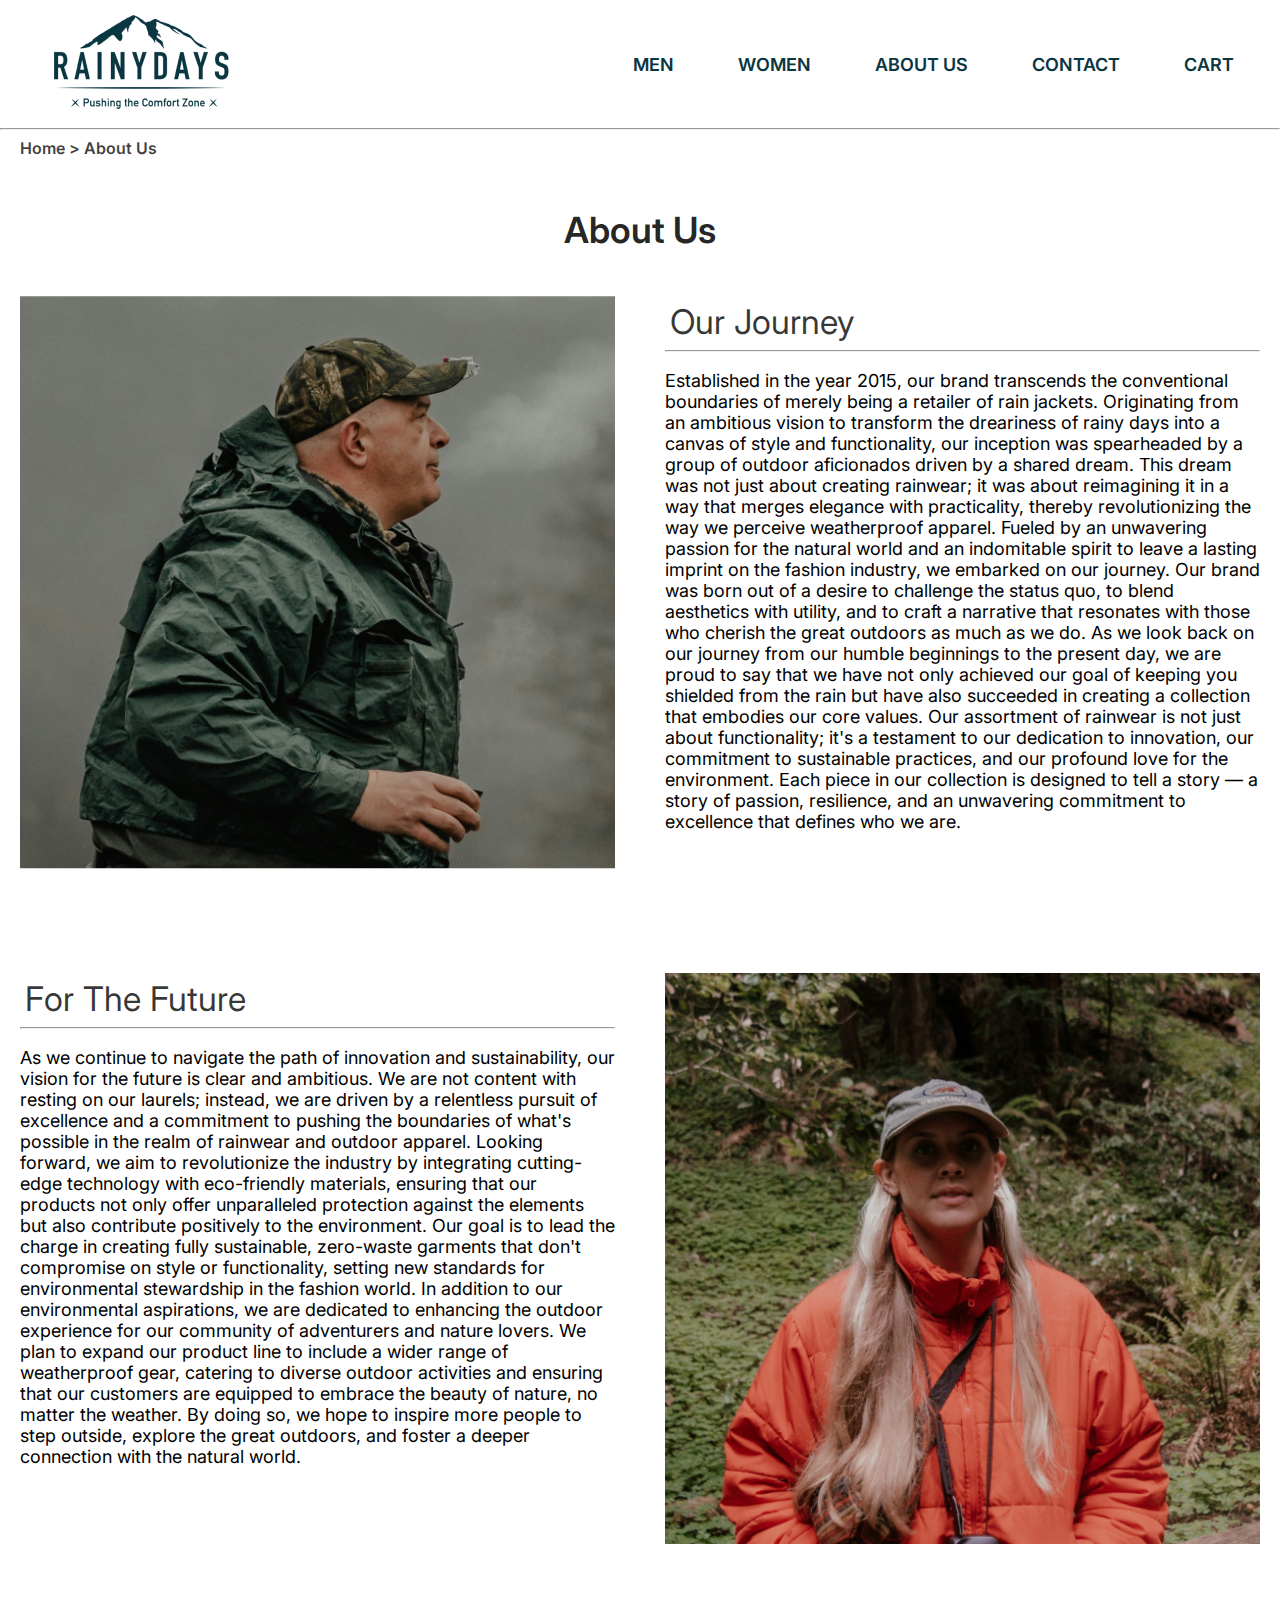
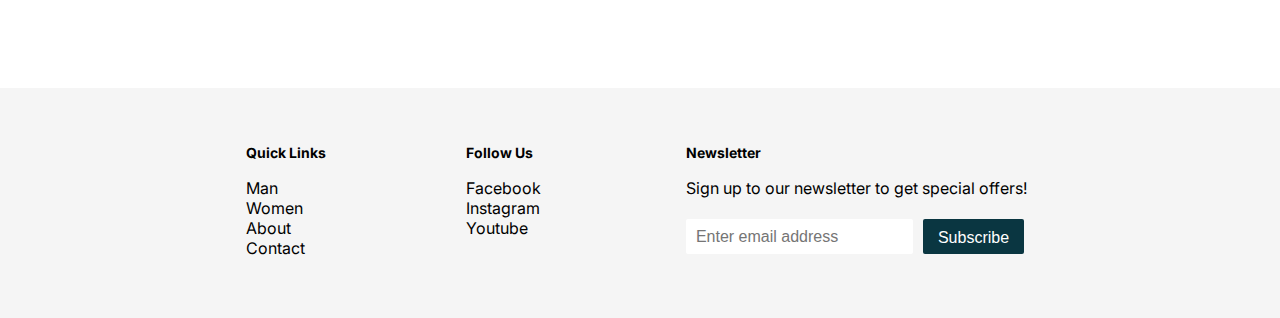
==== commit 8bcdbc89: "responsive" ====
--- a/about.html
+++ b/about.html
@@ -62,10 +62,10 @@
                 alt="Picture of a man in the forest with a green rainjacket and a military caps on, watching the view with a cup in his hand."
               />
             </div>
-            <div class="about-text">
+            <article class="about-text">
               <h2>Our Journey</h2>
               <hr />
-              <article>
+              <p>
                 Established in the year 2015, our brand transcends the
                 conventional boundaries of merely being a retailer of rain
                 jackets. Originating from an ambitious vision to transform the
@@ -91,14 +91,14 @@
                 environment. Each piece in our collection is designed to tell a
                 story — a story of passion, resilience, and an unwavering
                 commitment to excellence that defines who we are.
-              </article>
-            </div>
+              </p>
+            </article>
           </section>
           <section class="about-bottom">
-            <div class="about-text">
+            <article class="about-text">
               <h2>For The Future</h2>
               <hr />
-              <article>
+              <p>
                 As we continue to navigate the path of innovation and
                 sustainability, our vision for the future is clear and
                 ambitious. We are not content with resting on our laurels;
@@ -122,8 +122,8 @@
                 so, we hope to inspire more people to step outside, explore the
                 great outdoors, and foster a deeper connection with the natural
                 world.
-              </article>
-            </div>
+              </p>
+            </article>
             <div>
               <img
                 src="images/aboutuswoman.jpg"
--- a/src/css/styles.css
+++ b/src/css/styles.css
@@ -314,7 +314,7 @@
   margin-left: 80px;
 }
 
-.hero article {
+.hero p {
   font-size: 20px;
   font-weight: 500;
   -webkit-text-stroke-width: 1;
@@ -340,6 +340,7 @@
   margin-left: 80px;
   cursor: pointer;
   transition: all 0.6s ease;
+  text-decoration: none;
 }
 
 .explore-button:hover {
@@ -381,7 +382,7 @@
     font-size: 28px;
     margin: 20px 20px;
   }
-  .hero article {
+  .hero p {
     font-size: 18px;
     width: 80%;
     margin: 10px 20px;
@@ -416,7 +417,7 @@
     margin: 10px 10px;
     margin-left: 0;
   }
-  .hero article {
+  .hero p {
     font-size: 16px;
     width: 100%;
     margin: 10px 20px;
@@ -462,6 +463,7 @@
   position: absolute;
   top: 75%;
   padding-left: 35px;
+  text-decoration: none;
 }
 
 @media (max-width: 1300px) {
@@ -755,7 +757,7 @@
 }
 
 .order-confirmed img {
-  max-width: 100%;
+  width: auto;
   height: auto;
 }
 
@@ -765,13 +767,13 @@
   font-weight: 600;
 }
 
+.order-confirmed h2 {
+  color: #000000c6;
+  font-size: 18px;
+  font-weight: 600;
+}
+
 .order-confirmed p {
-  color: #000;
-  font-size: 16px;
-  font-weight: 400;
-}
-
-.order-confirmed article {
   color: #000;
   font-size: 16px;
   font-weight: 400;
@@ -779,7 +781,7 @@
   max-width: 700px;
 }
 
-.order-confirmed button {
+.continue-button {
   color: #ffffff;
   font-size: 16px;
   font-weight: 700;
@@ -787,18 +789,37 @@
   border-radius: 38px;
   width: 390px;
   height: 50px;
+  text-align: center;
+  text-decoration: none;
+  padding: 15px 0px;
+}
+
+@media (max-width: 700px) {
+  .order-confirmed {
+    padding: 0 20px;
+  }
+  .order-confirmed h1 {
+    font-size: 30px;
+  }
+  .continue-button {
+    width: 100%;
+    border-radius: 15px;
+  }
 }
 
 @media (max-width: 430px) {
-  .order-confirmed article {
+  .order-confirmed img {
+    width: 40%;
+  }
+  .order-confirmed p {
     font-size: 14px;
     padding: 0 30px;
   }
-}
-
-@media (max-width: 430px) {
   .order-confirmed button {
     font-size: 14px;
+  }
+  .order-confirmed h1 {
+    font-size: 25px;
   }
 }
 
@@ -895,30 +916,24 @@
   text-align: left;
 }
 
-.product-specific p {
-  font-size: 24px;
+.product-specific strong {
+  font-size: 22px;
   letter-spacing: -1.2px;
   margin: 5px 0;
-}
-
-.product-specific article {
-  font-size: 16px;
+  color: #3d3d3d;
+  font-size: 18px;
+}
+
+.product-specific p {
+  font-size: 18px;
   letter-spacing: -0.8px;
-  padding: 50px 0px;
+  padding: 20px 0px;
 }
 
 .product-specific__content {
   padding: 0px 80px;
   display: flex;
   flex-direction: column;
-}
-
-strong {
-  margin: 2px 0;
-}
-
-.in-stock {
-  color: #005924;
 }
 
 .product-specific__buttons {
@@ -938,6 +953,7 @@
   font-weight: 700;
   font-size: 18px;
   margin: 5px 0;
+  cursor: pointer;
 }
 
 .button-add {
@@ -949,6 +965,10 @@
   font-weight: 700;
   font-size: 18px;
   margin: 5px 0;
+  cursor: pointer;
+  text-align: center;
+  padding: 10px 30px;
+  text-decoration: none;
 }
 
 @media (max-width: 1280px) {
@@ -958,11 +978,8 @@
   .product-specific__content {
     padding: 40px;
   }
-  .product-specific p {
-    margin: 0;
-  }
   .product-specific article {
-    padding: 20px 0;
+    padding: 0 30px;
   }
 }
 
@@ -984,10 +1001,9 @@
   .product-specific__content {
     padding: 20px;
   }
-  .product-specific p,
-  article {
+  .product-specific article {
     font-size: 16px;
-    padding: 10px 0;
+    padding: 10px;
   }
   .button-add,
   .button-select {
@@ -1032,7 +1048,7 @@
   margin: 5px;
 }
 
-.about-content article {
+.about-content p {
   font-size: 18px;
 }
 
@@ -1040,7 +1056,7 @@
   .about-content {
     grid-gap: 50px;
   }
-  .about-content article {
+  .about-content p {
     font-size: 16px;
   }
   .about-top {
@@ -1066,7 +1082,7 @@
   .about-content h2 {
     font-size: 18px;
   }
-  .about-content article {
+  .about-content p {
     font-size: 12px;
   }
 }
@@ -1078,11 +1094,10 @@
   margin: 30px auto;
 }
 
-.checkout-page legend {
+.checkout-page h2 {
   font-size: 24px;
   font-weight: 700;
   color: #000000dc;
-  padding: 16px 0;
 }
 
 input,
@@ -1140,10 +1155,11 @@
 .shipping-content {
   display: flex;
   flex-direction: column;
-  padding-top: 25px;
-  padding-bottom: 50px;
-  padding-left: 79px;
-  padding-right: 79px;
+  padding: 0 70px;
+}
+
+.shipping-strong {
+  margin: 25px 0;
 }
 
 .payment-content {
@@ -1158,16 +1174,21 @@
   flex-direction: column;
 }
 
-.payment-radio {
-  padding: 30px 79px;
+.payment-options {
+  padding: 10px 0px;
+}
+
+input[type="radio"] {
+  vertical-align: middle;
+  margin: 0;
 }
 
 .order-content {
   display: flex;
   flex-direction: row;
-  line-height: 36.4px;
+  line-height: 22px;
   gap: 100px;
-  padding: 25px 79px;
+  padding: 15px 79px;
 }
 
 .order-content__2 {
@@ -1195,15 +1216,13 @@
   font-size: 18px;
   font-weight: 700;
   text-align: center;
-  width: 235px;
-  height: 48px;
+  width: 200px;
+  height: 44px;
   border-radius: 25px;
   align-self: flex-end;
-}
-
-.card-fields {
-  display: flex;
-  justify-content: space-between;
+  cursor: pointer;
+  text-decoration: none;
+  padding: 12px 0;
 }
 
 .order-review__mobile {
@@ -1232,10 +1251,6 @@
   .subtotal {
     padding-right: 50px;
   }
-  .payment-radio {
-    padding-left: 50px;
-    padding-right: 50px;
-  }
 }
 
 @media (max-width: 1000px) {
@@ -1253,10 +1268,6 @@
     padding-right: 15px;
     gap: 0;
   }
-  .payment-radio {
-    padding-left: 10px;
-    padding-right: 10px;
-  }
   .checkout-page legend {
     font-size: 20px;
   }
@@ -1291,13 +1302,9 @@
     padding: 5px;
   }
   .order-content__2 {
-    padding: 0 20px;
     flex: 0.9;
   }
   .card-fields {
-    display: block;
-  }
-  .card-fields__cvv {
     display: block;
   }
 }
@@ -1313,20 +1320,24 @@
   label {
     font-size: 14px;
   }
+  .complete-order {
+    width: 100%;
+  }
 }
 
 /* Contact page */
 
-.contact-content {
+.contact-page {
   max-width: 1280px;
-  margin: 30px auto;
+  margin: 20px auto;
+}
+
+.contact-page article p {
   text-align: center;
-}
-
-.contact-page article {
   font-size: 18px;
   letter-spacing: 0.36px;
   font-weight: 400;
+  padding: 0 20px;
 }
 
 .contact-page p {
@@ -1337,6 +1348,7 @@
 
 .contact-page h3 {
   font-weight: 600;
+  font-size: 20px;
 }
 
 .contact-information__text {
@@ -1344,12 +1356,7 @@
   font-size: 18px;
 }
 
-.contact-address a {
-  line-height: 46px;
-  color: #064e41dc;
-  font-weight: 700;
-}
-
+.contact-address a,
 .contact-socials a {
   line-height: 46px;
   color: #064e41dc;
@@ -1364,7 +1371,7 @@
 
 .contact-bottom {
   text-align: left;
-  margin-bottom: 150px;
+  margin-bottom: 100px;
   border-radius: 0px;
 }
 
@@ -1393,7 +1400,7 @@
 
 .contact-formwrapper {
   display: flex;
-  width: 1000px;
+  width: auto;
   gap: 120px;
   margin-top: 20px;
   font-size: 16px;
@@ -1409,11 +1416,64 @@
   font-size: 16px;
   padding-left: 8px;
 }
+
+input {
+  border: none;
+}
 .submit-button {
-  width: 235px;
-  height: 48px;
+  width: 200px;
+  height: 45px;
   text-align: center;
   border-radius: 25px;
-  font-size: 24px;
+  font-size: 22px;
   font-weight: 700;
-}
+  cursor: pointer;
+}
+
+@media (max-width: 1000px) {
+  .contact-formwrapper {
+    gap: 50px;
+  }
+  .contact-form {
+    margin: 50px;
+  }
+}
+
+@media (max-width: 700px) {
+  .contact-formwrapper {
+    display: block;
+  }
+}
+
+@media (max-width: 600px) {
+  .contact-form,
+  .contact-bottom {
+    margin: 50px 0px;
+    padding: 0 10px;
+  }
+  .contact-top {
+    margin: 10px 0;
+  }
+  .submit-button {
+    width: 100%;
+    border-radius: 10px;
+  }
+  .contact-page article p {
+    font-size: 16px;
+  }
+  .contact-page h3 {
+    font-size: 18px;
+  }
+}
+
+@media (max-width: 400px) {
+  .contact-page article p {
+    font-size: 12px;
+  }
+  .contact-page h3 {
+    font-size: 15px;
+  }
+  .submit-button {
+    font-size: 18px;
+  }
+}
